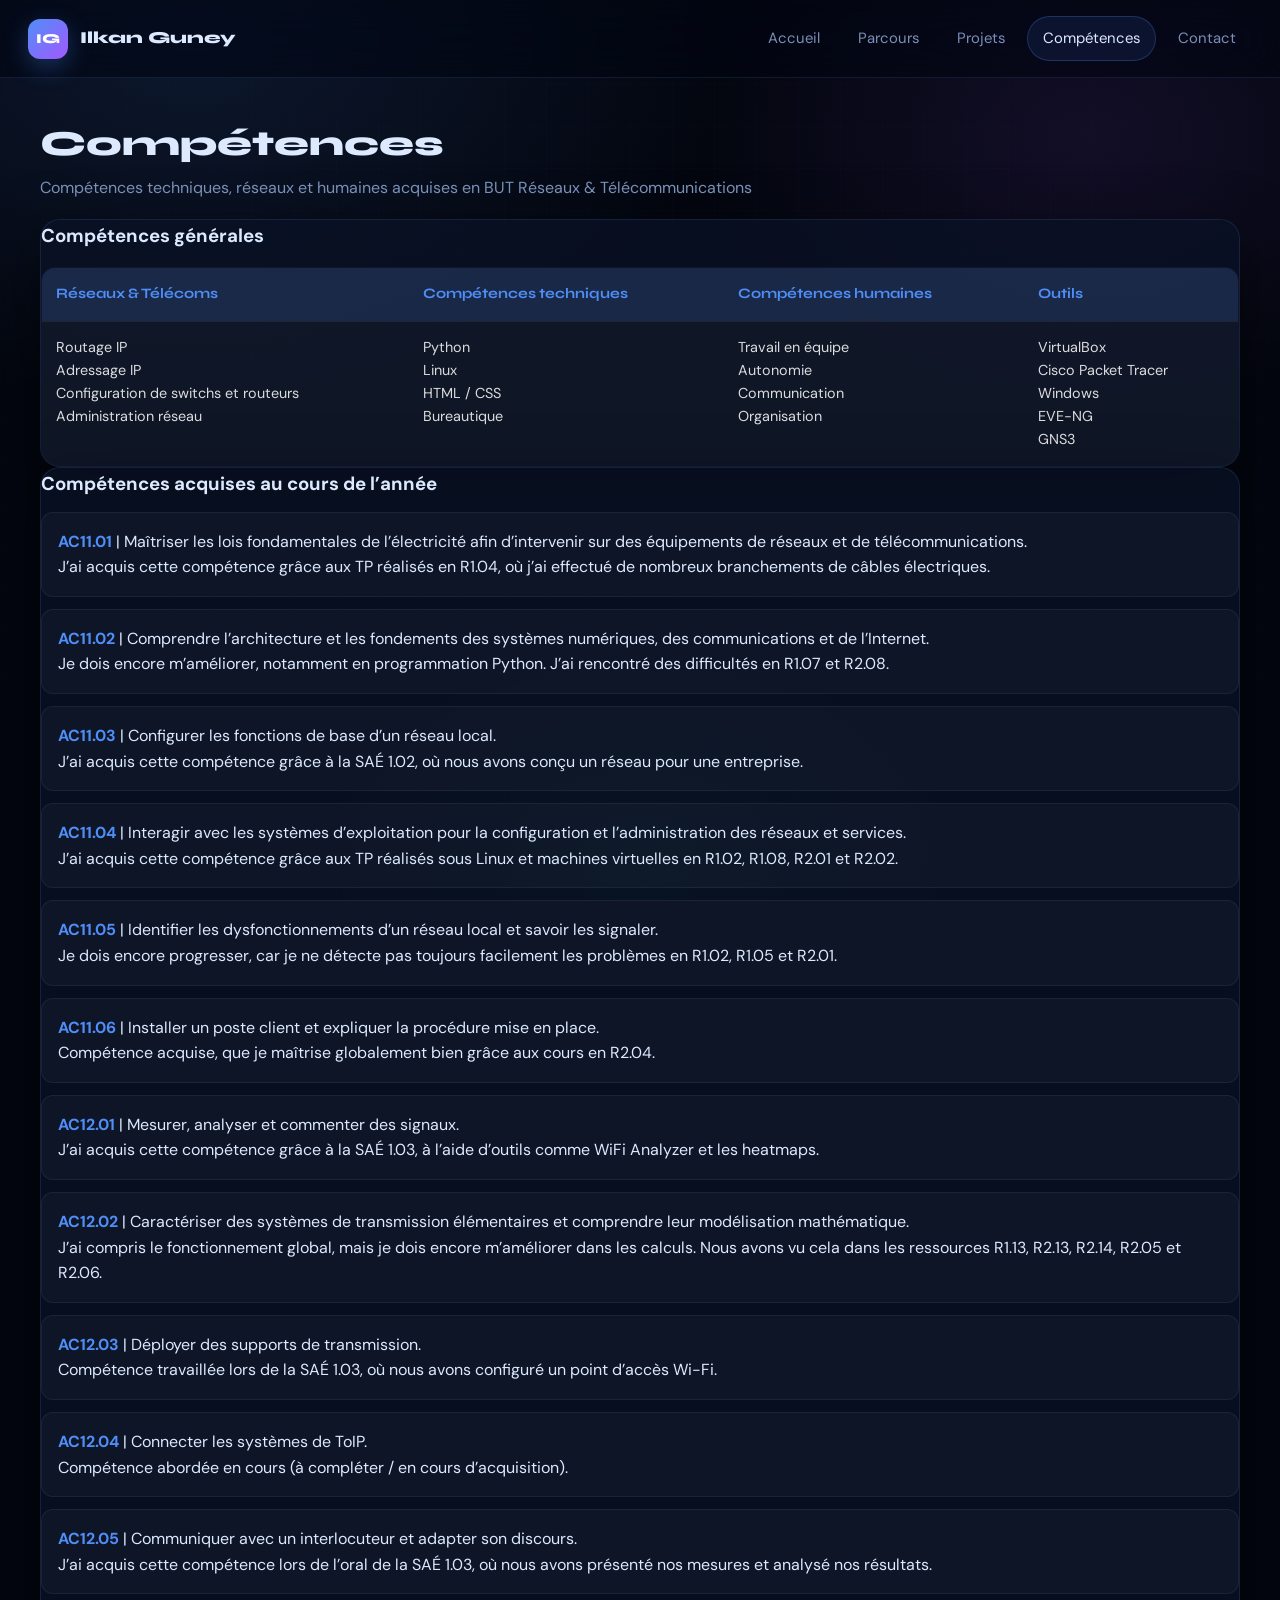
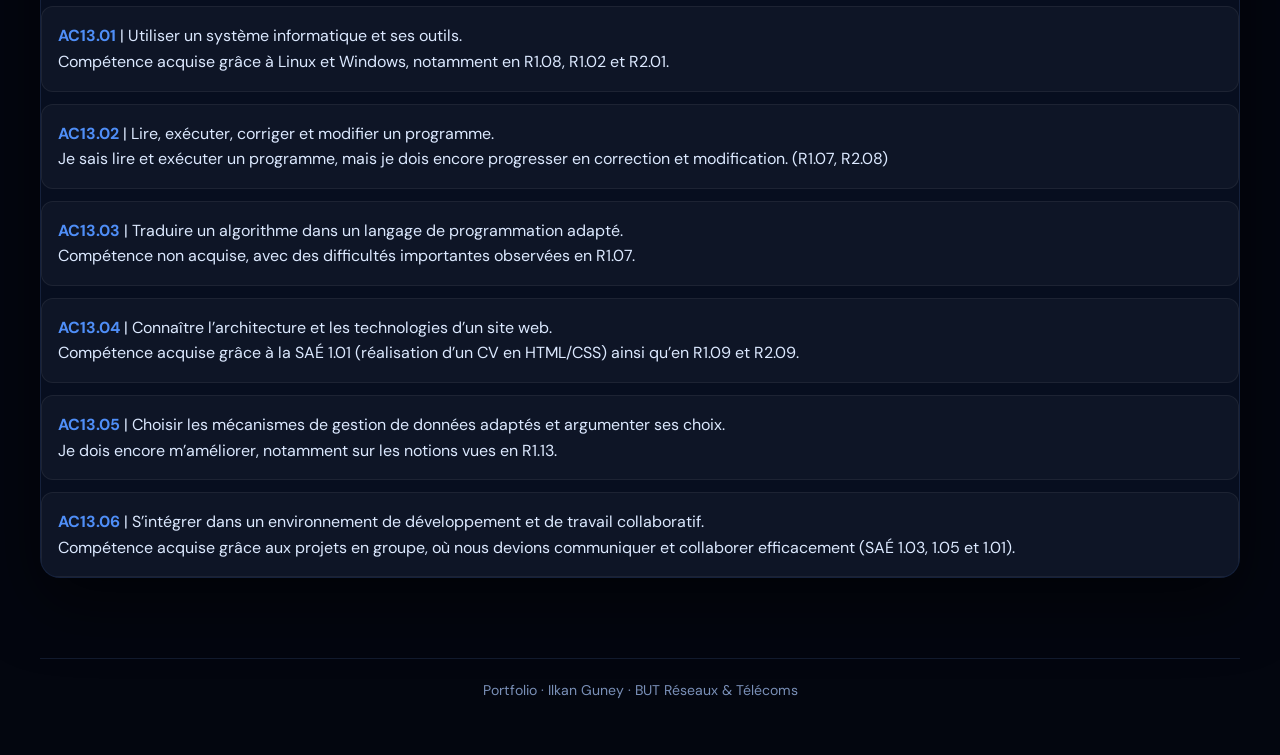
==== competences.html @ a47275c7 "Add files via upload" ====
<!DOCTYPE html>
<html lang="fr">
<head>
  <meta charset="UTF-8" />
  <meta name="viewport" content="width=device-width, initial-scale=1.0"/>
  <title>Compétences — Ilkan Guney</title>

  <link href="https://fonts.googleapis.com/css2?family=Syne:wght@400;600;700;800&family=DM+Sans:wght@300;400;500&display=swap" rel="stylesheet">

  <link rel="stylesheet" href="styles.css" />
  <script defer src="script.js"></script>

  <style>
    .skills-table {
      width: 100%;
      border-collapse: collapse;
      margin-top: 15px;
      border-radius: 14px;
      overflow: hidden;
      background: rgba(255,255,255,0.03);
      border: 1px solid rgba(255,255,255,0.08);
    }

    .skills-table th {
      text-align: left;
      padding: 14px;
      font-size: 0.9rem;
      background: rgba(79,142,247,0.15);
      color: #4f8ef7;
      font-family: "Syne", sans-serif;
    }

    .skills-table td {
      padding: 14px;
      vertical-align: top;
      font-size: 0.9rem;
      line-height: 1.6;
      color: rgba(255,255,255,0.85);
      border-top: 1px solid rgba(255,255,255,0.06);
    }

    .skills-table tr:hover {
      background: rgba(255,255,255,0.03);
    }

    .ac-item {
      background: rgba(255,255,255,0.03);
      padding: 16px;
      border-radius: 12px;
      margin-top: 12px;
      line-height: 1.6;
      border: 1px solid rgba(255,255,255,0.06);
    }

    .ac-item strong {
      color: #4f8ef7;
    }
  </style>
</head>

<body>

<div class="bg-mesh"></div>
<div class="bg-grid"></div>

<header class="topbar">
  <a class="brand" href="index.html">
    <span class="brand-badge">IG</span>
    <span>Ilkan Guney</span>
  </a>

  <button class="menu-toggle" onclick="toggleMenu()">☰</button>

  <nav class="nav" id="nav">
    <a href="index.html">Accueil</a>
    <a href="parcours.html">Parcours</a>
    <a href="projets.html">Projets</a>
    <a href="competences.html" class="active">Compétences</a>
    <a href="contact.html">Contact</a>
  </nav>
</header>

<main class="page">

  <!-- TITRE -->
  <section class="section-title">
    <div>
      <h2>Compétences</h2>
      <p>Compétences techniques, réseaux et humaines acquises en BUT Réseaux & Télécommunications</p>
    </div>
  </section>

  <!-- TABLEAU -->
  <section class="card">

    <h3>Compétences générales</h3>

    <table class="skills-table">

      <thead>
        <tr>
          <th>Réseaux & Télécoms</th>
          <th>Compétences techniques</th>
          <th>Compétences humaines</th>
          <th>Outils</th>
        </tr>
      </thead>

      <tbody>
        <tr>
          <td>
            Routage IP<br>
            Adressage IP<br>
            Configuration de switchs et routeurs<br>
            Administration réseau
          </td>

          <td>
            Python<br>
            Linux<br>
            HTML / CSS<br>
            Bureautique
          </td>

          <td>
            Travail en équipe<br>
            Autonomie<br>
            Communication<br>
            Organisation
          </td>

          <td>
            VirtualBox<br>
            Cisco Packet Tracer<br>
            Windows<br>
            EVE-NG<br>
            GNS3
          </td>
        </tr>
      </tbody>

    </table>

  </section>

  <!-- AC -->
  <section class="card">

  <h3>Compétences acquises au cours de l’année</h3>

  <div class="ac-item">
    <strong>AC11.01</strong> | Maîtriser les lois fondamentales de l’électricité afin d’intervenir sur des équipements de réseaux et de télécommunications.<br>
    J’ai acquis cette compétence grâce aux TP réalisés en R1.04, où j’ai effectué de nombreux branchements de câbles électriques.
  </div>

  <div class="ac-item">
    <strong>AC11.02</strong> | Comprendre l’architecture et les fondements des systèmes numériques, des communications et de l’Internet.<br>
    Je dois encore m’améliorer, notamment en programmation Python. J’ai rencontré des difficultés en R1.07 et R2.08.
  </div>

  <div class="ac-item">
    <strong>AC11.03</strong> | Configurer les fonctions de base d’un réseau local.<br>
    J’ai acquis cette compétence grâce à la SAÉ 1.02, où nous avons conçu un réseau pour une entreprise.
  </div>

  <div class="ac-item">
    <strong>AC11.04</strong> | Interagir avec les systèmes d’exploitation pour la configuration et l’administration des réseaux et services.<br>
    J’ai acquis cette compétence grâce aux TP réalisés sous Linux et machines virtuelles en R1.02, R1.08, R2.01 et R2.02.
  </div>

  <div class="ac-item">
    <strong>AC11.05</strong> | Identifier les dysfonctionnements d’un réseau local et savoir les signaler.<br>
    Je dois encore progresser, car je ne détecte pas toujours facilement les problèmes en R1.02, R1.05 et R2.01.
  </div>

  <div class="ac-item">
    <strong>AC11.06</strong> | Installer un poste client et expliquer la procédure mise en place.<br>
    Compétence acquise, que je maîtrise globalement bien grâce aux cours en R2.04.
  </div>

  <div class="ac-item">
    <strong>AC12.01</strong> | Mesurer, analyser et commenter des signaux.<br>
    J’ai acquis cette compétence grâce à la SAÉ 1.03, à l’aide d’outils comme WiFi Analyzer et les heatmaps.
  </div>

  <div class="ac-item">
    <strong>AC12.02</strong> | Caractériser des systèmes de transmission élémentaires et comprendre leur modélisation mathématique.<br>
    J’ai compris le fonctionnement global, mais je dois encore m’améliorer dans les calculs. Nous avons vu cela dans les ressources R1.13, R2.13, R2.14, R2.05 et R2.06.
  </div>

  <div class="ac-item">
    <strong>AC12.03</strong> | Déployer des supports de transmission.<br>
    Compétence travaillée lors de la SAÉ 1.03, où nous avons configuré un point d’accès Wi-Fi.
  </div>

  <div class="ac-item">
    <strong>AC12.04</strong> | Connecter les systèmes de ToIP.<br>
    Compétence abordée en cours (à compléter / en cours d’acquisition).
  </div>

  <div class="ac-item">
    <strong>AC12.05</strong> | Communiquer avec un interlocuteur et adapter son discours.<br>
    J’ai acquis cette compétence lors de l’oral de la SAÉ 1.03, où nous avons présenté nos mesures et analysé nos résultats.
  </div>

  <div class="ac-item">
    <strong>AC13.01</strong> | Utiliser un système informatique et ses outils.<br>
    Compétence acquise grâce à Linux et Windows, notamment en R1.08, R1.02 et R2.01.
  </div>

  <div class="ac-item">
    <strong>AC13.02</strong> | Lire, exécuter, corriger et modifier un programme.<br>
    Je sais lire et exécuter un programme, mais je dois encore progresser en correction et modification. (R1.07, R2.08)
  </div>

  <div class="ac-item">
    <strong>AC13.03</strong> | Traduire un algorithme dans un langage de programmation adapté.<br>
    Compétence non acquise, avec des difficultés importantes observées en R1.07.
  </div>

  <div class="ac-item">
    <strong>AC13.04</strong> | Connaître l’architecture et les technologies d’un site web.<br>
    Compétence acquise grâce à la SAÉ 1.01 (réalisation d’un CV en HTML/CSS) ainsi qu’en R1.09 et R2.09.
  </div>

  <div class="ac-item">
    <strong>AC13.05</strong> | Choisir les mécanismes de gestion de données adaptés et argumenter ses choix.<br>
    Je dois encore m’améliorer, notamment sur les notions vues en R1.13.
  </div>

  <div class="ac-item">
    <strong>AC13.06</strong> | S’intégrer dans un environnement de développement et de travail collaboratif.<br>
    Compétence acquise grâce aux projets en groupe, où nous devions communiquer et collaborer efficacement (SAÉ 1.03, 1.05 et 1.01).
  </div>

</section>

</main>

<footer class="footer">
  <p>Portfolio · Ilkan Guney · BUT Réseaux & Télécoms</p>
</footer>

</body>
</html>
---- styles.css ----
@import url('https://fonts.googleapis.com/css2?family=Syne:wght@400;600;700;800&family=DM+Sans:ital,wght@0,300;0,400;0,500;1,400&display=swap');

:root {
  --bg: #03060f;
  --bg2: #060c1a;
  --panel: rgba(10,18,38,0.75);
  --panel-b: rgba(10,18,38,0.95);
  --line: rgba(100,140,220,0.15);
  --line2: rgba(100,140,220,0.08);
  --text: #dce9ff;
  --muted: #7a90b8;
  --accent: #4f8ef7;
  --accent2: #00e5c9;
  --accent3: #a259ff;
  --warn: #ffb547;
  --ok: #3dffa0;
  --radius: 20px;
  --shadow: 0 24px 64px rgba(0,0,0,.55);
  --font-head: 'Syne', sans-serif;
  --font-body: 'DM Sans', sans-serif;
}

*, *::before, *::after { box-sizing: border-box; margin: 0; padding: 0; }
html { scroll-behavior: smooth; }

body {
  font-family: var(--font-body);
  background: var(--bg);
  color: var(--text);
  min-height: 100vh;
  overflow-x: hidden;
  line-height: 1.7;
}

/* BG */
.bg-mesh {
  position: fixed; inset: 0; z-index: 0; pointer-events: none;
  background:
    radial-gradient(ellipse 900px 600px at 15% 5%, rgba(79,142,247,.13) 0%, transparent 60%),
    radial-gradient(ellipse 700px 500px at 85% 15%, rgba(162,89,255,.10) 0%, transparent 55%),
    radial-gradient(ellipse 600px 400px at 50% 95%, rgba(0,229,201,.08) 0%, transparent 55%),
    var(--bg);
}
.bg-grid {
  position: fixed; inset: 0; z-index: 0; pointer-events: none; opacity: .4;
  background-image:
    linear-gradient(rgba(79,142,247,.06) 1px, transparent 1px),
    linear-gradient(90deg, rgba(79,142,247,.06) 1px, transparent 1px);
  background-size: 42px 42px;
  mask-image: radial-gradient(ellipse 80% 80% at 50% 50%, black 50%, transparent 100%);
}

/* TOPBAR */
.topbar {
  position: sticky; top: 0; z-index: 100;
  display: flex; align-items: center; justify-content: space-between; gap: 16px;
  padding: 16px 28px;
  backdrop-filter: blur(22px) saturate(1.4);
  background: rgba(3,6,15,.6);
  border-bottom: 1px solid var(--line);
}
.brand {
  display: flex; align-items: center; gap: 12px;
  text-decoration: none; color: var(--text);
  font-family: var(--font-head); font-weight: 800; font-size: 1.05rem;
}
.brand-badge {
  width: 40px; height: 40px; border-radius: 12px;
  background: linear-gradient(135deg, var(--accent), var(--accent3));
  display: grid; place-items: center;
  font-weight: 800; font-size: .85rem; color: #fff;
  box-shadow: 0 8px 24px rgba(79,142,247,.30);
}
.nav { display: flex; gap: 6px; align-items: center; }
.nav a {
  text-decoration: none; color: var(--muted);
  padding: 9px 15px; border-radius: 999px; font-size: .93rem;
  transition: .22s ease; border: 1px solid transparent;
}
.nav a:hover, .nav a.active {
  color: var(--text);
  background: rgba(79,142,247,.10);
  border-color: rgba(79,142,247,.25);
}
.menu-toggle {
  display: none; background: rgba(255,255,255,.06); color: var(--text);
  border: 1px solid var(--line); border-radius: 12px; padding: 9px 14px; font-size: 17px; cursor: pointer;
}

/* PAGE */
.page { position: relative; z-index: 1; width: min(1200px, calc(100% - 32px)); margin: 28px auto 80px; }

/* HERO */
.hero {
  display: grid; grid-template-columns: 1.25fr .75fr; gap: 22px; align-items: stretch;
}
.card {
  background: var(--panel); border: 1px solid var(--line); border-radius: var(--radius);
  box-shadow: var(--shadow); overflow: hidden;
}
.card-inner { padding: 32px; }
.kicker {
  display: inline-flex; align-items: center; gap: 8px;
  background: rgba(79,142,247,.10); border: 1px solid rgba(79,142,247,.25);
  color: var(--accent); padding: 7px 14px; border-radius: 999px; font-size: .85rem;
  font-family: var(--font-head); font-weight: 600; letter-spacing: .3px;
}
h1 {
  font-family: var(--font-head); font-size: clamp(2.4rem, 5vw, 5rem);
  line-height: .94; margin: 18px 0 20px; font-weight: 800;
  background: linear-gradient(135deg, #fff 30%, var(--accent) 70%, var(--accent2) 100%);
  -webkit-background-clip: text; background-clip: text; color: transparent;
}
.lead { font-size: 1.05rem; color: var(--muted); line-height: 1.85; max-width: 58ch; }
.actions { display: flex; flex-wrap: wrap; gap: 12px; margin-top: 26px; }
.btn {
  display: inline-flex; align-items: center; gap: 9px;
  text-decoration: none; padding: 12px 20px; border-radius: 14px;
  font-weight: 600; font-family: var(--font-head); font-size: .95rem;
  border: 1px solid transparent; transition: .22s ease; cursor: pointer;
}
.btn-primary { color: #fff; background: linear-gradient(135deg, var(--accent), var(--accent3)); }
.btn-secondary { color: var(--text); background: rgba(255,255,255,.05); border-color: var(--line); }
.btn:hover { transform: translateY(-2px); box-shadow: 0 12px 32px rgba(79,142,247,.20); }

.profile { display: flex; flex-direction: column; gap: 16px; }
.avatar-card {
  flex: 1; display: flex; flex-direction: column; align-items: center; justify-content: center;
  padding: 32px 24px; text-align: center;
  background: radial-gradient(circle at 50% 0%, rgba(79,142,247,.18), transparent 60%),
              radial-gradient(circle at 80% 100%, rgba(162,89,255,.18), transparent 55%),
              var(--panel);
  border: 1px solid var(--line); border-radius: var(--radius);
}
.initials {
  width: 100px; height: 100px; border-radius: 28px;
  background: linear-gradient(135deg, rgba(79,142,247,.25), rgba(162,89,255,.25));
  border: 1px solid rgba(79,142,247,.30);
  display: grid; place-items: center;
  font-family: var(--font-head); font-size: 2.5rem; font-weight: 800;
}
.avatar-card h2 { font-family: var(--font-head); margin: 18px 0 6px; font-size: 1.4rem; }
.avatar-card .sub { color: var(--accent2); font-size: .9rem; font-weight: 500; }
.quick-info { display: grid; grid-template-columns: 1fr 1fr; gap: 10px; }
.pill {
  padding: 13px; border-radius: 16px;
  background: rgba(255,255,255,.04); border: 1px solid var(--line);
}
.pill span { display: block; color: var(--muted); font-size: .8rem; margin-bottom: 4px; }
.pill strong { font-size: .92rem; }

.grid-3 { display: grid; grid-template-columns: repeat(3,1fr); gap: 16px; margin-top: 20px; }
.metric {
  padding: 20px; background: rgba(255,255,255,.04);
  border: 1px solid var(--line); border-radius: 18px;
}
.metric .num {
  font-family: var(--font-head); font-size: 2rem; font-weight: 800;
  background: linear-gradient(135deg, #fff, var(--accent2));
  -webkit-background-clip: text; background-clip: text; color: transparent;
}
.metric p { color: var(--muted); font-size: .88rem; margin-top: 4px; }

/* SECTION TITLE */
.section-title {
  display: flex; align-items: flex-end; justify-content: space-between; gap: 12px;
  margin: 36px 0 18px;
}
.section-title h2 {
  font-family: var(--font-head); font-size: clamp(1.5rem, 3vw, 2.2rem); font-weight: 800;
}
.section-title p { color: var(--muted); margin: 0; }

/* PANEL */
.panel {
  background: var(--panel); border: 1px solid var(--line);
  border-radius: var(--radius); padding: 26px; box-shadow: var(--shadow);
}
.panel h3 { font-family: var(--font-head); font-size: 1.05rem; margin-bottom: 16px; }

/* TIMELINE */
.timeline { display: grid; gap: 14px; }
.item {
  padding: 20px; border-radius: 18px;
  background: rgba(255,255,255,.035); border: 1px solid var(--line);
  transition: .22s ease;
}
.item:hover { border-color: rgba(79,142,247,.30); background: rgba(79,142,247,.05); }
.item .meta { color: var(--muted); font-size: .88rem; margin-bottom: 8px; }
.item h3 { font-family: var(--font-head); font-size: 1.05rem; margin-bottom: 8px; }

/* TAGS */
.tags { display: flex; flex-wrap: wrap; gap: 8px; margin-top: 12px; }
.tag {
  display: inline-flex; padding: 6px 12px; border-radius: 999px;
  background: rgba(79,142,247,.10); border: 1px solid rgba(79,142,247,.22);
  color: var(--accent); font-size: .83rem; font-weight: 500;
}
.tag.green { background: rgba(61,255,160,.10); border-color: rgba(61,255,160,.25); color: var(--ok); }
.tag.orange { background: rgba(255,181,71,.10); border-color: rgba(255,181,71,.25); color: var(--warn); }

/* SKILLS BARS */
.progress-list { display: grid; gap: 14px; }
.progress { display: grid; gap: 8px; }
.progress label { display: flex; justify-content: space-between; font-weight: 500; font-size: .92rem; }
.bar {
  height: 10px; border-radius: 999px;
  background: rgba(255,255,255,.07); border: 1px solid var(--line2); overflow: hidden;
}
.bar > span {
  display: block; height: 100%; border-radius: 999px;
  background: linear-gradient(90deg, var(--accent2), var(--accent), var(--accent3));
  transition: width 1.2s cubic-bezier(.4,0,.2,1);
}

/* AC COMPETENCES */
.ac-grid { display: grid; gap: 12px; }
.ac-item {
  padding: 18px 20px; border-radius: 18px;
  background: rgba(255,255,255,.03); border: 1px solid var(--line);
  transition: .22s;
}
.ac-item:hover { border-color: rgba(79,142,247,.28); }
.ac-header { display: flex; align-items: flex-start; gap: 14px; }
.ac-code {
  flex-shrink: 0; padding: 5px 11px; border-radius: 8px;
  font-family: var(--font-head); font-size: .78rem; font-weight: 700; letter-spacing: .5px;
  background: rgba(79,142,247,.15); border: 1px solid rgba(79,142,247,.25); color: var(--accent);
}
.ac-title { font-weight: 600; font-size: .95rem; color: var(--text); }
.ac-desc { color: var(--muted); font-size: .88rem; line-height: 1.65; margin-top: 10px; padding-left: 58px; }
.ac-status {
  display: inline-flex; align-items: center; gap: 6px;
  padding: 4px 10px; border-radius: 999px; font-size: .78rem; font-weight: 600;
  margin-top: 8px; margin-left: 58px;
}
.ac-status.ok { background: rgba(61,255,160,.12); color: var(--ok); }
.ac-status.progress { background: rgba(255,181,71,.12); color: var(--warn); }
.ac-status.todo { background: rgba(255,80,80,.12); color: #ff8080; }

/* PROJECTS */
.proj-card {
  border-radius: 20px; border: 1px solid var(--line);
  background: rgba(255,255,255,.03); overflow: hidden; transition: .25s ease;
}
.proj-card:hover { transform: translateY(-3px); border-color: rgba(79,142,247,.30); }
.proj-img { width: 100%; height: 200px; object-fit: cover; display: block; }
.proj-body { padding: 20px; }
.proj-body h3 { font-family: var(--font-head); margin-bottom: 8px; }
.proj-body p { color: var(--muted); font-size: .9rem; line-height: 1.65; }
.proj-grid { display: grid; grid-template-columns: repeat(auto-fit, minmax(320px, 1fr)); gap: 18px; }

/* CONTACT / FORM */
.form { display: grid; gap: 13px; }
input, textarea, select {
  width: 100%; padding: 13px 16px; border-radius: 14px;
  border: 1px solid var(--line); background: rgba(255,255,255,.04);
  color: var(--text); font-family: var(--font-body); font-size: .95rem;
  outline: none; transition: .2s;
}
input:focus, textarea:focus { border-color: rgba(79,142,247,.5); background: rgba(79,142,247,.05); }
textarea { min-height: 130px; resize: vertical; }

/* MESSAGERIE */
.chat-wrap {
  display: grid; grid-template-columns: 280px 1fr; gap: 0;
  height: 560px; border-radius: var(--radius); overflow: hidden;
  border: 1px solid var(--line); box-shadow: var(--shadow);
}
.chat-sidebar {
  background: rgba(6,12,26,.9); border-right: 1px solid var(--line);
  display: flex; flex-direction: column;
}
.chat-sidebar-head {
  padding: 18px; border-bottom: 1px solid var(--line);
  font-family: var(--font-head); font-weight: 700; font-size: .95rem;
  display: flex; align-items: center; justify-content: space-between;
}
.conv-list { flex: 1; overflow-y: auto; }
.conv-item {
  display: flex; align-items: center; gap: 12px;
  padding: 14px 18px; cursor: pointer; transition: .18s; border-bottom: 1px solid var(--line2);
}
.conv-item:hover, .conv-item.active { background: rgba(79,142,247,.10); }
.conv-avatar {
  width: 38px; height: 38px; border-radius: 12px;
  background: linear-gradient(135deg, var(--accent), var(--accent3));
  display: grid; place-items: center; font-weight: 700; font-size: .8rem; flex-shrink: 0;
}
.conv-meta { flex: 1; min-width: 0; }
.conv-name { font-weight: 600; font-size: .88rem; }
.conv-preview { color: var(--muted); font-size: .78rem; overflow: hidden; text-overflow: ellipsis; white-space: nowrap; }
.conv-time { color: var(--muted); font-size: .72rem; }
.chat-main { background: rgba(3,6,15,.7); display: flex; flex-direction: column; }
.chat-head {
  padding: 16px 20px; border-bottom: 1px solid var(--line);
  display: flex; align-items: center; gap: 12px;
  font-family: var(--font-head); font-weight: 700;
}
.online-dot { width: 9px; height: 9px; border-radius: 50%; background: var(--ok); margin-left: auto; }
.chat-messages { flex: 1; overflow-y: auto; padding: 18px; display: flex; flex-direction: column; gap: 12px; }
.msg { max-width: 72%; display: flex; flex-direction: column; gap: 4px; }
.msg.me { align-self: flex-end; align-items: flex-end; }
.msg.them { align-self: flex-start; align-items: flex-start; }
.msg-bubble {
  padding: 11px 16px; border-radius: 18px; font-size: .9rem; line-height: 1.55;
}
.msg.me .msg-bubble { background: linear-gradient(135deg, var(--accent), var(--accent3)); color: #fff; border-bottom-right-radius: 6px; }
.msg.them .msg-bubble { background: rgba(255,255,255,.07); border: 1px solid var(--line); border-bottom-left-radius: 6px; }
.msg-time { color: var(--muted); font-size: .72rem; }
.chat-input-row {
  padding: 14px 18px; border-top: 1px solid var(--line);
  display: flex; gap: 10px; align-items: center;
}
.chat-input-row input { border-radius: 999px; flex: 1; }
.send-btn {
  width: 42px; height: 42px; border-radius: 50%;
  background: linear-gradient(135deg, var(--accent), var(--accent3));
  border: none; color: #fff; font-size: 1.1rem; cursor: pointer;
  display: grid; place-items: center; flex-shrink: 0;
  transition: .18s;
}
.send-btn:hover { transform: scale(1.08); }

/* NEW CONV MODAL */
.modal-bg {
  position: fixed; inset: 0; z-index: 200;
  background: rgba(0,0,0,.55); backdrop-filter: blur(8px);
  display: none; place-items: center;
}
.modal-bg.open { display: grid; }
.modal {
  background: var(--panel-b); border: 1px solid var(--line); border-radius: 24px;
  padding: 32px; width: min(480px, calc(100% - 32px));
}
.modal h3 { font-family: var(--font-head); margin-bottom: 20px; }

/* FOOTER */
.footer {
  position: relative; z-index: 1;
  width: min(1200px, calc(100% - 32px)); margin: 0 auto 32px;
  text-align: center; color: var(--muted); padding: 20px 0;
  border-top: 1px solid var(--line); font-size: .88rem;
}

/* SMALL */
.small { color: var(--muted); font-size: .88rem; }

/* SCROLLBAR */
::-webkit-scrollbar { width: 6px; }
::-webkit-scrollbar-track { background: transparent; }
::-webkit-scrollbar-thumb { background: rgba(79,142,247,.25); border-radius: 999px; }

@media (max-width: 960px) {
  .hero, .grid-3 { grid-template-columns: 1fr; }
  .quick-info { grid-template-columns: 1fr 1fr; }
}
@media (max-width: 720px) {
  .menu-toggle { display: inline-flex; }
  .nav {
    position: absolute; top: 72px; right: 16px; left: 16px;
    display: none; flex-direction: column; align-items: stretch;
    padding: 12px; background: var(--panel-b); border: 1px solid var(--line);
    border-radius: 20px; box-shadow: var(--shadow);
  }
  .nav.open { display: flex; }
  .nav a { padding: 13px 16px; }
  .chat-wrap { grid-template-columns: 1fr; height: auto; }
  .chat-sidebar { height: 220px; }
  .chat-main { height: 400px; }

  
}
.skills-table {
  width: 100%;
  border-collapse: collapse;
  margin-top: 15px;
  border-radius: 14px;
  overflow: hidden;
  background: rgba(255,255,255,0.03);
  border: 1px solid rgba(255,255,255,0.08);
}

.skills-table th {
  text-align: left;
  padding: 14px;
  font-size: 0.9rem;
  background: rgba(79,142,247,0.15);
  color: #4f8ef7;
  font-family: "Syne", sans-serif;
}

.skills-table td {
  padding: 14px;
  vertical-align: top;
  font-size: 0.9rem;
  line-height: 1.6;
  color: rgba(255,255,255,0.85);
  border-top: 1px solid rgba(255,255,255,0.06);
}

.skills-table tr:hover {
  background: rgba(255,255,255,0.03);
}
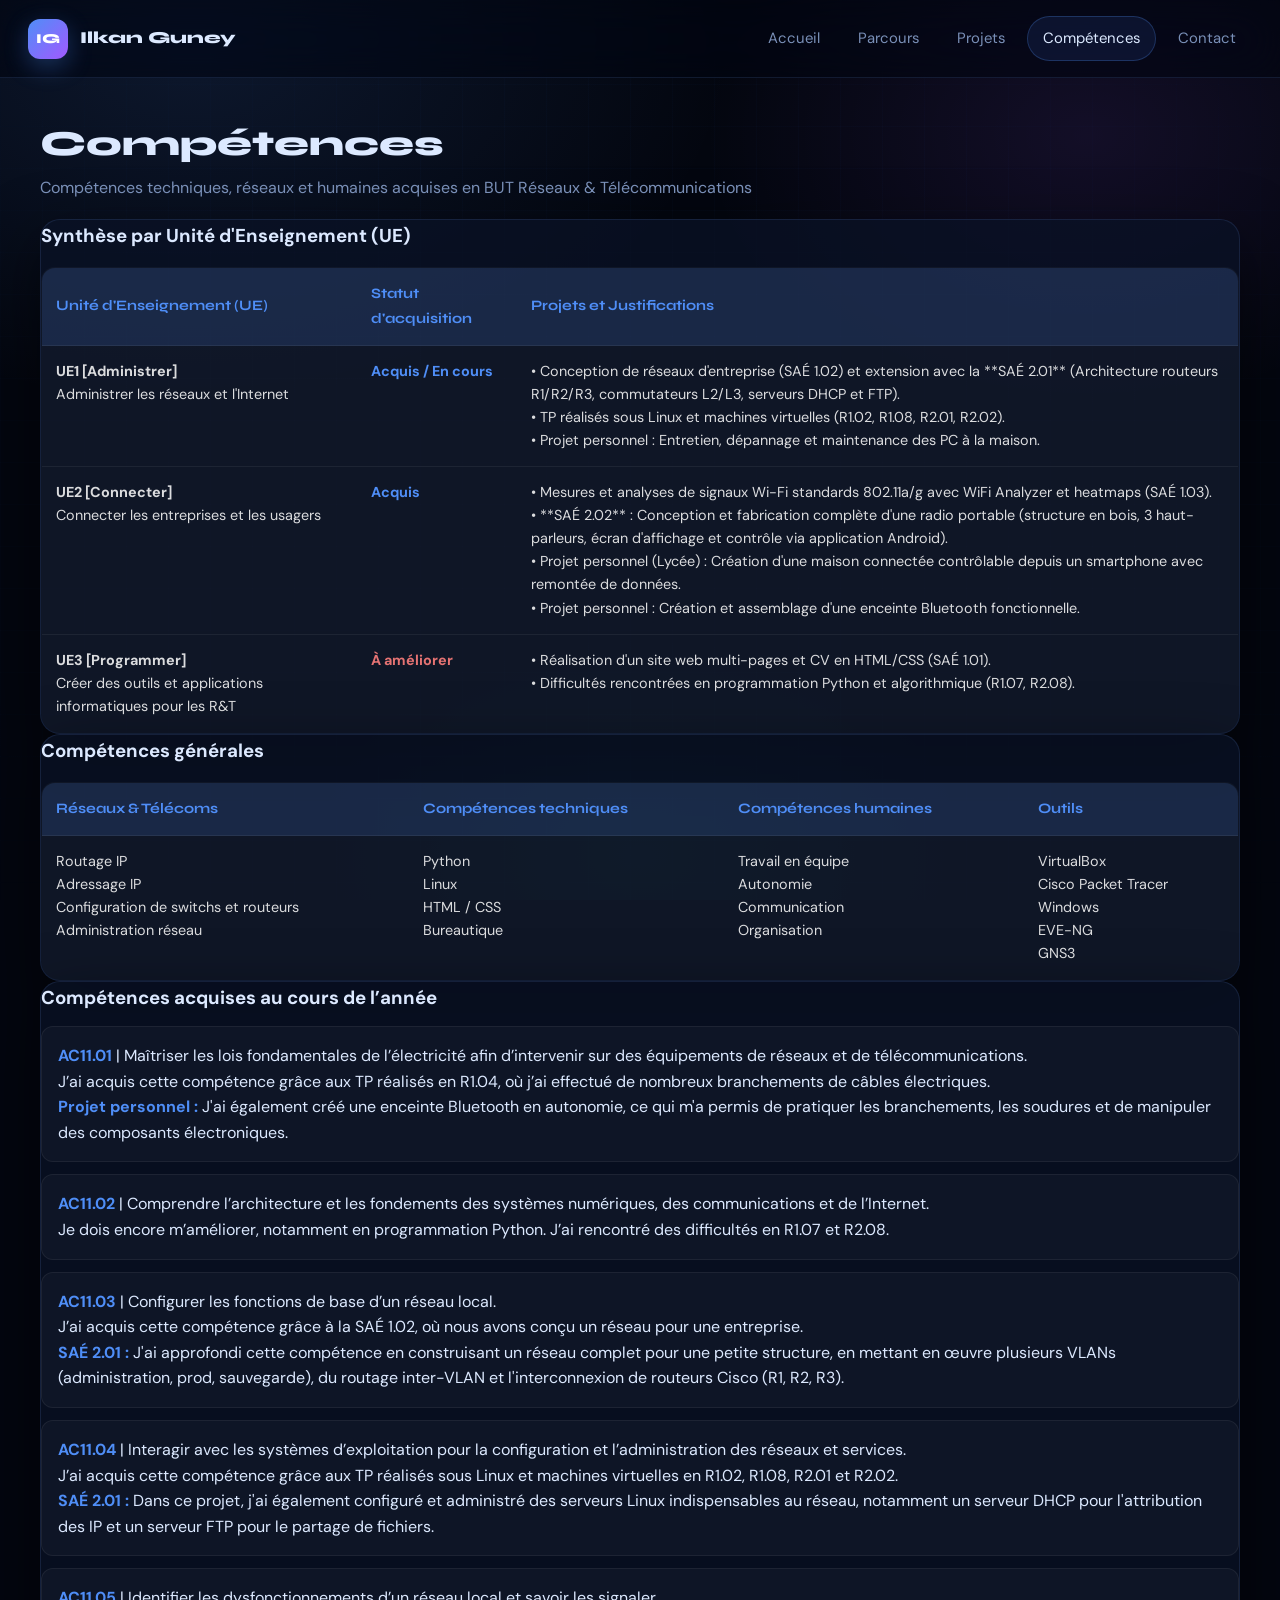
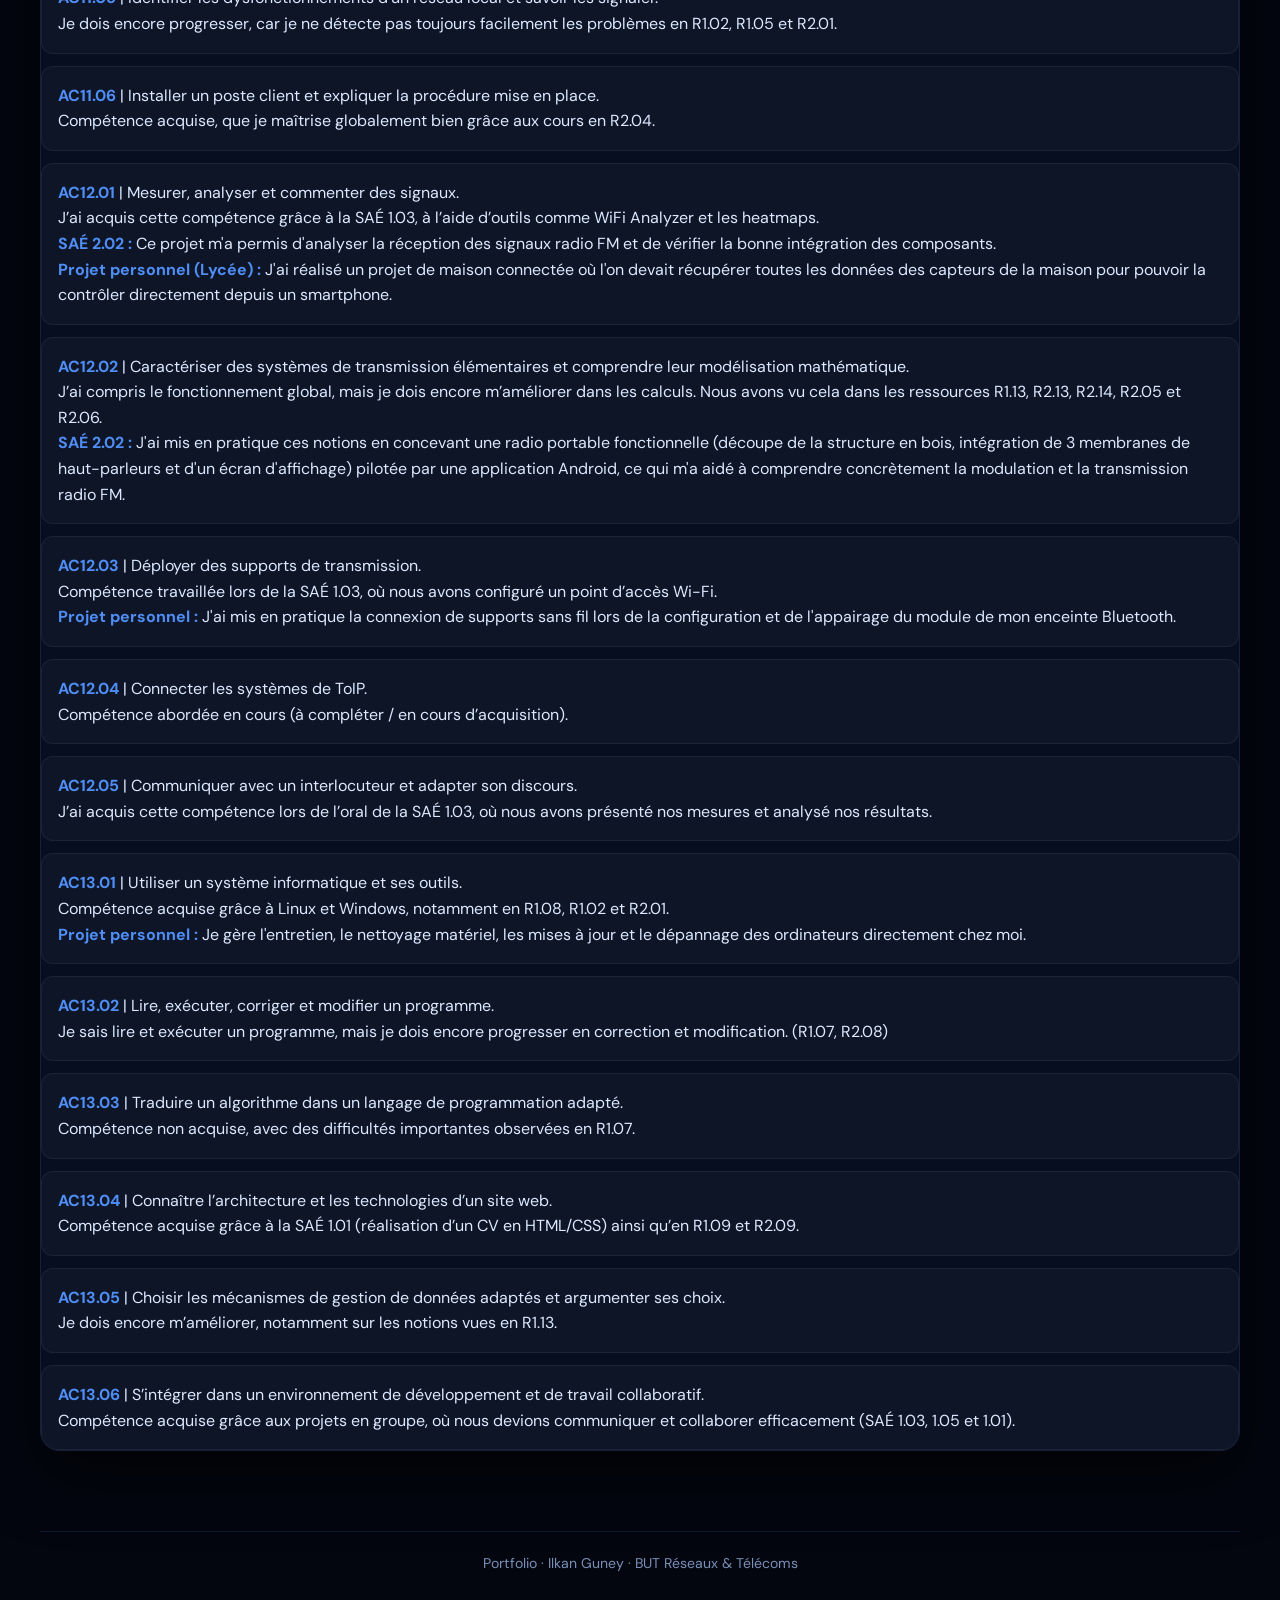
==== commit e83cf4c5: "Update competences.html" ====
--- a/competences.html
+++ b/competences.html
@@ -90,7 +90,65 @@
     </div>
   </section>
 
-  <!-- TABLEAU -->
+  <!-- TABLEAU SYNTHÈSE DES 3 UE -->
+  <section class="card">
+    <h3>Synthèse par Unité d'Enseignement (UE)</h3>
+    <table class="skills-table">
+      <thead>
+        <tr>
+          <th>Unité d'Enseignement (UE)</th>
+          <th>Statut d'acquisition</th>
+          <th>Projets et Justifications</th>
+        </tr>
+      </thead>
+      <tbody>
+        <tr>
+          <td>
+            <strong>UE1 [Administrer]</strong><br>
+            Administrer les réseaux et l'Internet
+          </td>
+          <td>
+            <span style="color: #4f8ef7; font-weight: bold;">Acquis / En cours</span>
+          </td>
+          <td>
+            • Conception de réseaux d'entreprise (SAÉ 1.02) et extension avec la **SAÉ 2.01** (Architecture routeurs R1/R2/R3, commutateurs L2/L3, serveurs DHCP et FTP).<br>
+            • TP réalisés sous Linux et machines virtuelles (R1.02, R1.08, R2.01, R2.02).<br>
+            • Projet personnel : Entretien, dépannage et maintenance des PC à la maison.
+          </td>
+        </tr>
+        <tr>
+          <td>
+            <strong>UE2 [Connecter]</strong><br>
+            Connecter les entreprises et les usagers
+          </td>
+          <td>
+            <span style="color: #4f8ef7; font-weight: bold;">Acquis</span>
+          </td>
+          <td>
+            • Mesures et analyses de signaux Wi-Fi standards 802.11a/g avec WiFi Analyzer et heatmaps (SAÉ 1.03).<br>
+            • **SAÉ 2.02** : Conception et fabrication complète d'une radio portable (structure en bois, 3 haut-parleurs, écran d'affichage et contrôle via application Android).<br>
+            • Projet personnel (Lycée) : Création d'une maison connectée contrôlable depuis un smartphone avec remontée de données.<br>
+            • Projet personnel : Création et assemblage d'une enceinte Bluetooth fonctionnelle.
+          </td>
+        </tr>
+        <tr>
+          <td>
+            <strong>UE3 [Programmer]</strong><br>
+            Créer des outils et applications informatiques pour les R&T
+          </td>
+          <td>
+            <span style="color: #e57373; font-weight: bold;">À améliorer</span>
+          </td>
+          <td>
+            • Réalisation d'un site web multi-pages et CV en HTML/CSS (SAÉ 1.01).<br>
+            • Difficultés rencontrées en programmation Python et algorithmique (R1.07, R2.08).
+          </td>
+        </tr>
+      </tbody>
+    </table>
+  </section>
+
+  <!-- TABLEAU GÉNÉRAL -->
   <section class="card">
 
     <h3>Compétences générales</h3>
@@ -146,94 +204,102 @@
   <!-- AC -->
   <section class="card">
 
-  <h3>Compétences acquises au cours de l’année</h3>
-
-  <div class="ac-item">
-    <strong>AC11.01</strong> | Maîtriser les lois fondamentales de l’électricité afin d’intervenir sur des équipements de réseaux et de télécommunications.<br>
-    J’ai acquis cette compétence grâce aux TP réalisés en R1.04, où j’ai effectué de nombreux branchements de câbles électriques.
-  </div>
-
-  <div class="ac-item">
-    <strong>AC11.02</strong> | Comprendre l’architecture et les fondements des systèmes numériques, des communications et de l’Internet.<br>
-    Je dois encore m’améliorer, notamment en programmation Python. J’ai rencontré des difficultés en R1.07 et R2.08.
-  </div>
-
-  <div class="ac-item">
-    <strong>AC11.03</strong> | Configurer les fonctions de base d’un réseau local.<br>
-    J’ai acquis cette compétence grâce à la SAÉ 1.02, où nous avons conçu un réseau pour une entreprise.
-  </div>
-
-  <div class="ac-item">
-    <strong>AC11.04</strong> | Interagir avec les systèmes d’exploitation pour la configuration et l’administration des réseaux et services.<br>
-    J’ai acquis cette compétence grâce aux TP réalisés sous Linux et machines virtuelles en R1.02, R1.08, R2.01 et R2.02.
-  </div>
-
-  <div class="ac-item">
-    <strong>AC11.05</strong> | Identifier les dysfonctionnements d’un réseau local et savoir les signaler.<br>
-    Je dois encore progresser, car je ne détecte pas toujours facilement les problèmes en R1.02, R1.05 et R2.01.
-  </div>
-
-  <div class="ac-item">
-    <strong>AC11.06</strong> | Installer un poste client et expliquer la procédure mise en place.<br>
-    Compétence acquise, que je maîtrise globalement bien grâce aux cours en R2.04.
-  </div>
-
-  <div class="ac-item">
-    <strong>AC12.01</strong> | Mesurer, analyser et commenter des signaux.<br>
-    J’ai acquis cette compétence grâce à la SAÉ 1.03, à l’aide d’outils comme WiFi Analyzer et les heatmaps.
-  </div>
-
-  <div class="ac-item">
-    <strong>AC12.02</strong> | Caractériser des systèmes de transmission élémentaires et comprendre leur modélisation mathématique.<br>
-    J’ai compris le fonctionnement global, mais je dois encore m’améliorer dans les calculs. Nous avons vu cela dans les ressources R1.13, R2.13, R2.14, R2.05 et R2.06.
-  </div>
-
-  <div class="ac-item">
-    <strong>AC12.03</strong> | Déployer des supports de transmission.<br>
-    Compétence travaillée lors de la SAÉ 1.03, où nous avons configuré un point d’accès Wi-Fi.
-  </div>
-
-  <div class="ac-item">
-    <strong>AC12.04</strong> | Connecter les systèmes de ToIP.<br>
-    Compétence abordée en cours (à compléter / en cours d’acquisition).
-  </div>
-
-  <div class="ac-item">
-    <strong>AC12.05</strong> | Communiquer avec un interlocuteur et adapter son discours.<br>
-    J’ai acquis cette compétence lors de l’oral de la SAÉ 1.03, où nous avons présenté nos mesures et analysé nos résultats.
-  </div>
-
-  <div class="ac-item">
-    <strong>AC13.01</strong> | Utiliser un système informatique et ses outils.<br>
-    Compétence acquise grâce à Linux et Windows, notamment en R1.08, R1.02 et R2.01.
-  </div>
-
-  <div class="ac-item">
-    <strong>AC13.02</strong> | Lire, exécuter, corriger et modifier un programme.<br>
-    Je sais lire et exécuter un programme, mais je dois encore progresser en correction et modification. (R1.07, R2.08)
-  </div>
-
-  <div class="ac-item">
-    <strong>AC13.03</strong> | Traduire un algorithme dans un langage de programmation adapté.<br>
-    Compétence non acquise, avec des difficultés importantes observées en R1.07.
-  </div>
-
-  <div class="ac-item">
-    <strong>AC13.04</strong> | Connaître l’architecture et les technologies d’un site web.<br>
-    Compétence acquise grâce à la SAÉ 1.01 (réalisation d’un CV en HTML/CSS) ainsi qu’en R1.09 et R2.09.
-  </div>
-
-  <div class="ac-item">
-    <strong>AC13.05</strong> | Choisir les mécanismes de gestion de données adaptés et argumenter ses choix.<br>
-    Je dois encore m’améliorer, notamment sur les notions vues en R1.13.
-  </div>
-
-  <div class="ac-item">
-    <strong>AC13.06</strong> | S’intégrer dans un environnement de développement et de travail collaboratif.<br>
-    Compétence acquise grâce aux projets en groupe, où nous devions communiquer et collaborer efficacement (SAÉ 1.03, 1.05 et 1.01).
-  </div>
-
-</section>
+    <h3>Compétences acquises au cours de l’année</h3>
+
+    <div class="ac-item">
+      <strong>AC11.01</strong> | Maîtriser les lois fondamentales de l’électricité afin d’intervenir sur des équipements de réseaux et de télécommunications.<br>
+      J’ai acquis cette compétence grâce aux TP réalisés en R1.04, où j’ai effectué de nombreux branchements de câbles électriques. <br>
+      <strong>Projet personnel :</strong> J'ai également créé une enceinte Bluetooth en autonomie, ce qui m'a permis de pratiquer les branchements, les soudures et de manipuler des composants électroniques.
+    </div>
+
+    <div class="ac-item">
+      <strong>AC11.02</strong> | Comprendre l’architecture et les fondements des systèmes numériques, des communications et de l’Internet.<br>
+      Je dois encore m’améliorer, notamment en programmation Python. J’ai rencontré des difficultés en R1.07 et R2.08.
+    </div>
+
+    <div class="ac-item">
+      <strong>AC11.03</strong> | Configurer les fonctions de base d’un réseau local.<br>
+      J’ai acquis cette compétence grâce à la SAÉ 1.02, où nous avons conçu un réseau pour une entreprise.<br>
+      <strong>SAÉ 2.01 :</strong> J'ai approfondi cette compétence en construisant un réseau complet pour une petite structure, en mettant en œuvre plusieurs VLANs (administration, prod, sauvegarde), du routage inter-VLAN et l'interconnexion de routeurs Cisco (R1, R2, R3).
+    </div>
+
+    <div class="ac-item">
+      <strong>AC11.04</strong> | Interagir avec les systèmes d’exploitation pour la configuration et l’administration des réseaux et services.<br>
+      J’ai acquis cette compétence grâce aux TP réalisés sous Linux et machines virtuelles en R1.02, R1.08, R2.01 et R2.02.<br>
+      <strong>SAÉ 2.01 :</strong> Dans ce projet, j'ai également configuré et administré des serveurs Linux indispensables au réseau, notamment un serveur DHCP pour l'attribution des IP et un serveur FTP pour le partage de fichiers.
+    </div>
+
+    <div class="ac-item">
+      <strong>AC11.05</strong> | Identifier les dysfonctionnements d’un réseau local et savoir les signaler.<br>
+      Je dois encore progresser, car je ne détecte pas toujours facilement les problèmes en R1.02, R1.05 et R2.01.
+    </div>
+
+    <div class="ac-item">
+      <strong>AC11.06</strong> | Installer un poste client et expliquer la procédure mise en place.<br>
+      Compétence acquise, que je maîtrise globalement bien grâce aux cours en R2.04.
+    </div>
+
+    <div class="ac-item">
+      <strong>AC12.01</strong> | Mesurer, analyser et commenter des signaux.<br>
+      J’ai acquis cette compétence grâce à la SAÉ 1.03, à l’aide d’outils comme WiFi Analyzer et les heatmaps.<br>
+      <strong>SAÉ 2.02 :</strong> Ce projet m'a permis d'analyser la réception des signaux radio FM et de vérifier la bonne intégration des composants.<br>
+      <strong>Projet personnel (Lycée) :</strong> J'ai réalisé un projet de maison connectée où l'on devait récupérer toutes les données des capteurs de la maison pour pouvoir la contrôler directement depuis un smartphone.
+    </div>
+
+    <div class="ac-item">
+      <strong>AC12.02</strong> | Caractériser des systèmes de transmission élémentaires et comprendre leur modélisation mathématique.<br>
+      J’ai compris le fonctionnement global, mais je dois encore m’améliorer dans les calculs. Nous avons vu cela dans les ressources R1.13, R2.13, R2.14, R2.05 et R2.06.<br>
+      <strong>SAÉ 2.02 :</strong> J'ai mis en pratique ces notions en concevant une radio portable fonctionnelle (découpe de la structure en bois, intégration de 3 membranes de haut-parleurs et d'un écran d'affichage) pilotée par une application Android, ce qui m'a aidé à comprendre concrètement la modulation et la transmission radio FM.
+    </div>
+
+    <div class="ac-item">
+      <strong>AC12.03</strong> | Déployer des supports de transmission.<br>
+      Compétence travaillée lors de la SAÉ 1.03, où nous avons configuré un point d’accès Wi-Fi. <br>
+      <strong>Projet personnel :</strong> J'ai mis en pratique la connexion de supports sans fil lors de la configuration et de l'appairage du module de mon enceinte Bluetooth.
+    </div>
+
+    <div class="ac-item">
+      <strong>AC12.04</strong> | Connecter les systèmes de ToIP.<br>
+      Compétence abordée en cours (à compléter / en cours d’acquisition).
+    </div>
+
+    <div class="ac-item">
+      <strong>AC12.05</strong> | Communiquer avec un interlocuteur et adapter son discours.<br>
+      J’ai acquis cette compétence lors de l’oral de la SAÉ 1.03, où nous avons présenté nos mesures et analysé nos résultats.
+    </div>
+
+    <div class="ac-item">
+      <strong>AC13.01</strong> | Utiliser un système informatique et ses outils.<br>
+      Compétence acquise grâce à Linux et Windows, notamment en R1.08, R1.02 et R2.01. <br>
+      <strong>Projet personnel :</strong> Je gère l'entretien, le nettoyage matériel, les mises à jour et le dépannage des ordinateurs directement chez moi.
+    </div>
+
+    <div class="ac-item">
+      <strong>AC13.02</strong> | Lire, exécuter, corriger et modifier un programme.<br>
+      Je sais lire et exécuter un programme, mais je dois encore progresser en correction et modification. (R1.07, R2.08)
+    </div>
+
+    <div class="ac-item">
+      <strong>AC13.03</strong> | Traduire un algorithme dans un langage de programmation adapté.<br>
+      Compétence non acquise, avec des difficultés importantes observées en R1.07.
+    </div>
+
+    <div class="ac-item">
+      <strong>AC13.04</strong> | Connaître l’architecture et les technologies d’un site web.<br>
+      Compétence acquise grâce à la SAÉ 1.01 (réalisation d’un CV en HTML/CSS) ainsi qu’en R1.09 et R2.09.
+    </div>
+
+    <div class="ac-item">
+      <strong>AC13.05</strong> | Choisir les mécanismes de gestion de données adaptés et argumenter ses choix.<br>
+      Je dois encore m’améliorer, notamment sur les notions vues en R1.13.
+    </div>
+
+    <div class="ac-item">
+      <strong>AC13.06</strong> | S’intégrer dans un environnement de développement et de travail collaboratif.<br>
+      Compétence acquise grâce aux projets en groupe, où nous devions communiquer et collaborer efficacement (SAÉ 1.03, 1.05 et 1.01).
+    </div>
+
+  </section>
 
 </main>
 
@@ -242,4 +308,4 @@
 </footer>
 
 </body>
-</html>+</html>
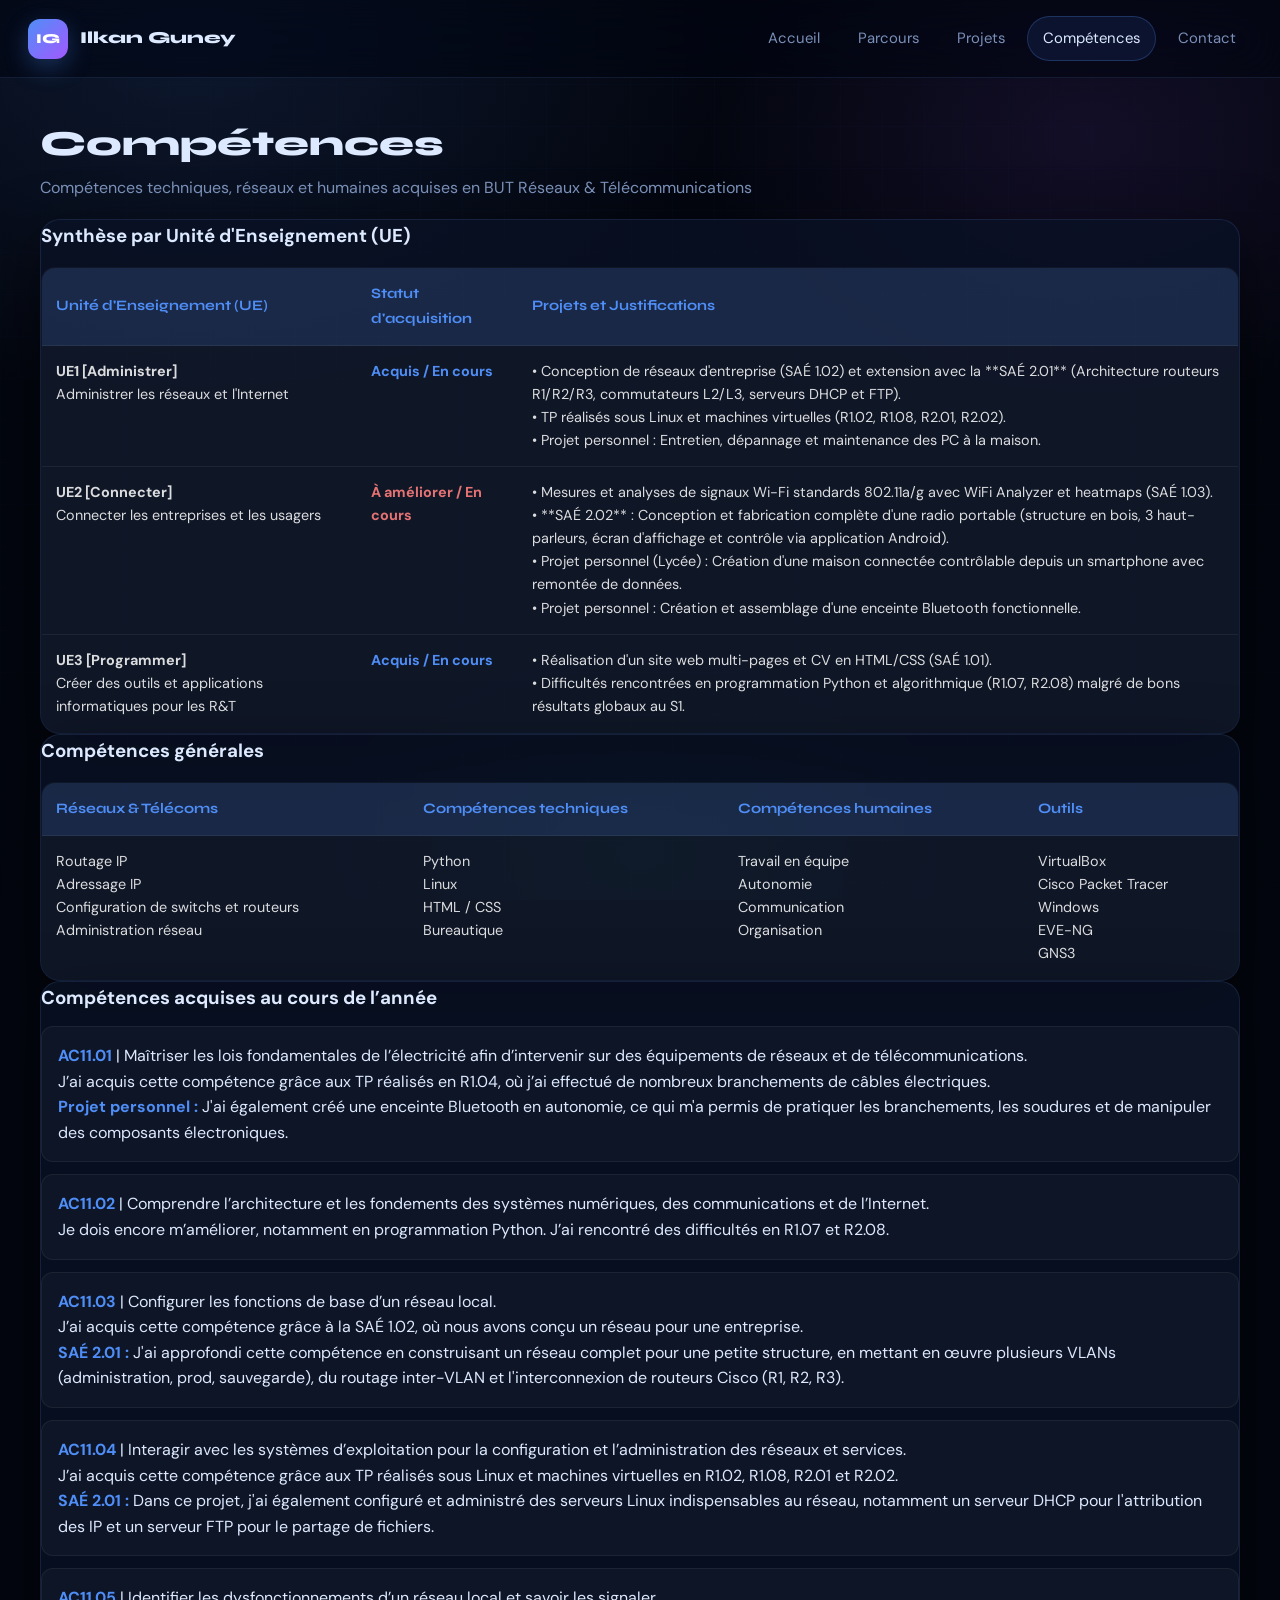
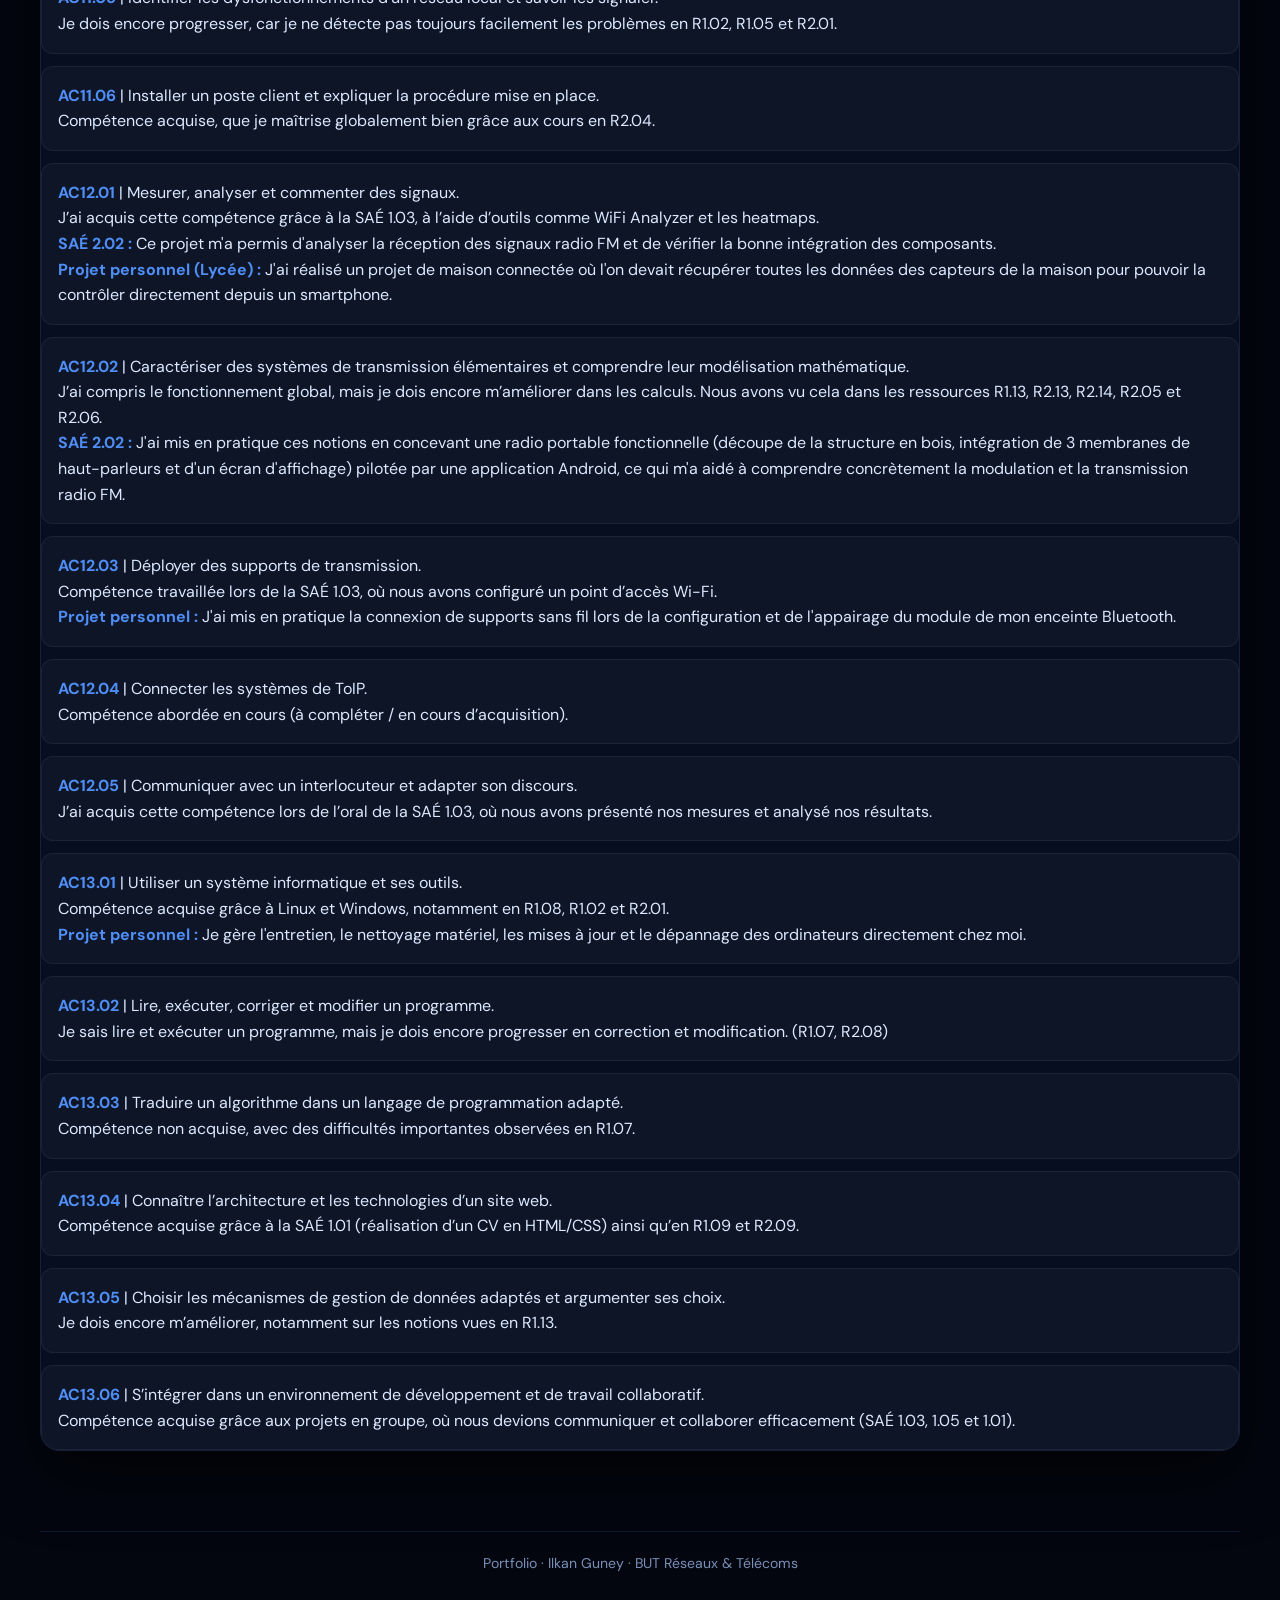
==== commit 7212a5d5: "Update competences.html" ====
--- a/competences.html
+++ b/competences.html
@@ -122,7 +122,7 @@
             Connecter les entreprises et les usagers
           </td>
           <td>
-            <span style="color: #4f8ef7; font-weight: bold;">Acquis</span>
+            <span style="color: #e57373; font-weight: bold;">À améliorer / En cours</span>
           </td>
           <td>
             • Mesures et analyses de signaux Wi-Fi standards 802.11a/g avec WiFi Analyzer et heatmaps (SAÉ 1.03).<br>
@@ -137,11 +137,11 @@
             Créer des outils et applications informatiques pour les R&T
           </td>
           <td>
-            <span style="color: #e57373; font-weight: bold;">À améliorer</span>
+            <span style="color: #4f8ef7; font-weight: bold;">Acquis / En cours</span>
           </td>
           <td>
             • Réalisation d'un site web multi-pages et CV en HTML/CSS (SAÉ 1.01).<br>
-            • Difficultés rencontrées en programmation Python et algorithmique (R1.07, R2.08).
+            • Difficultés rencontrées en programmation Python et algorithmique (R1.07, R2.08) malgré de bons résultats globaux au S1.
           </td>
         </tr>
       </tbody>
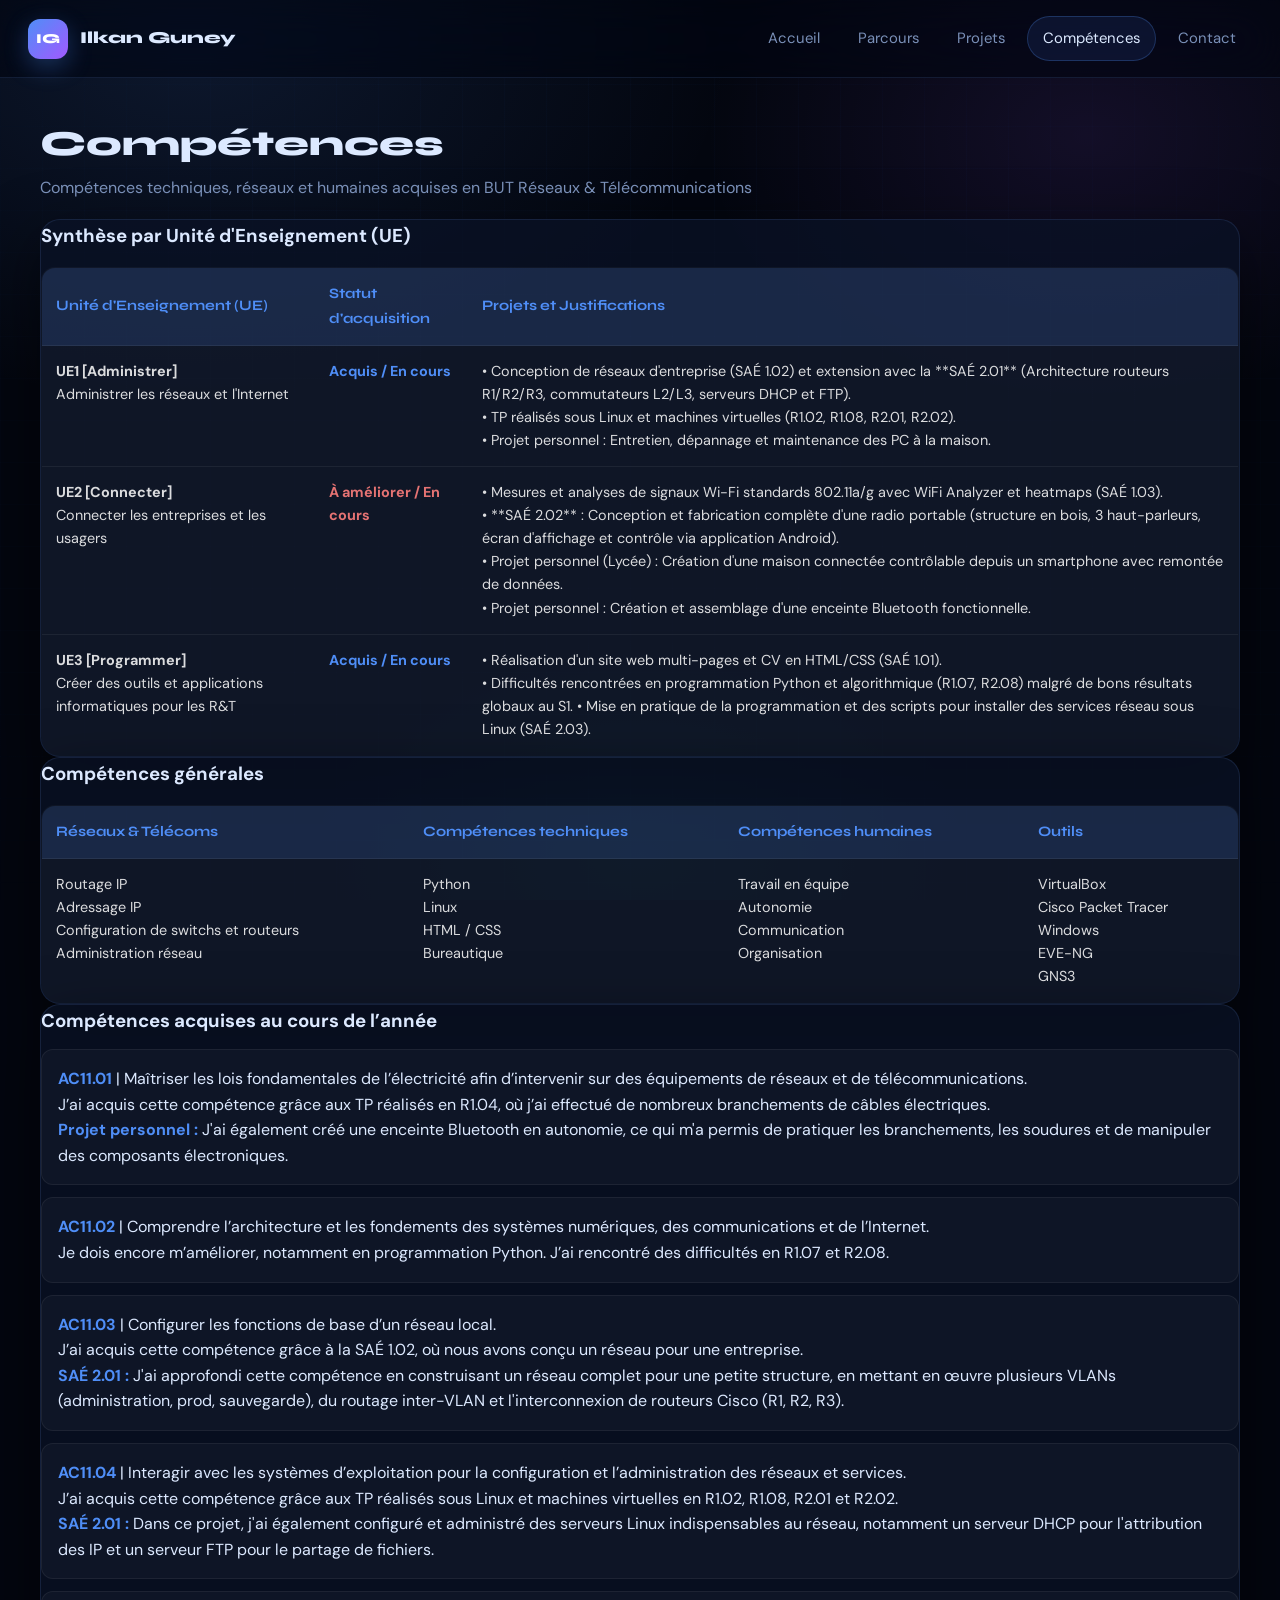
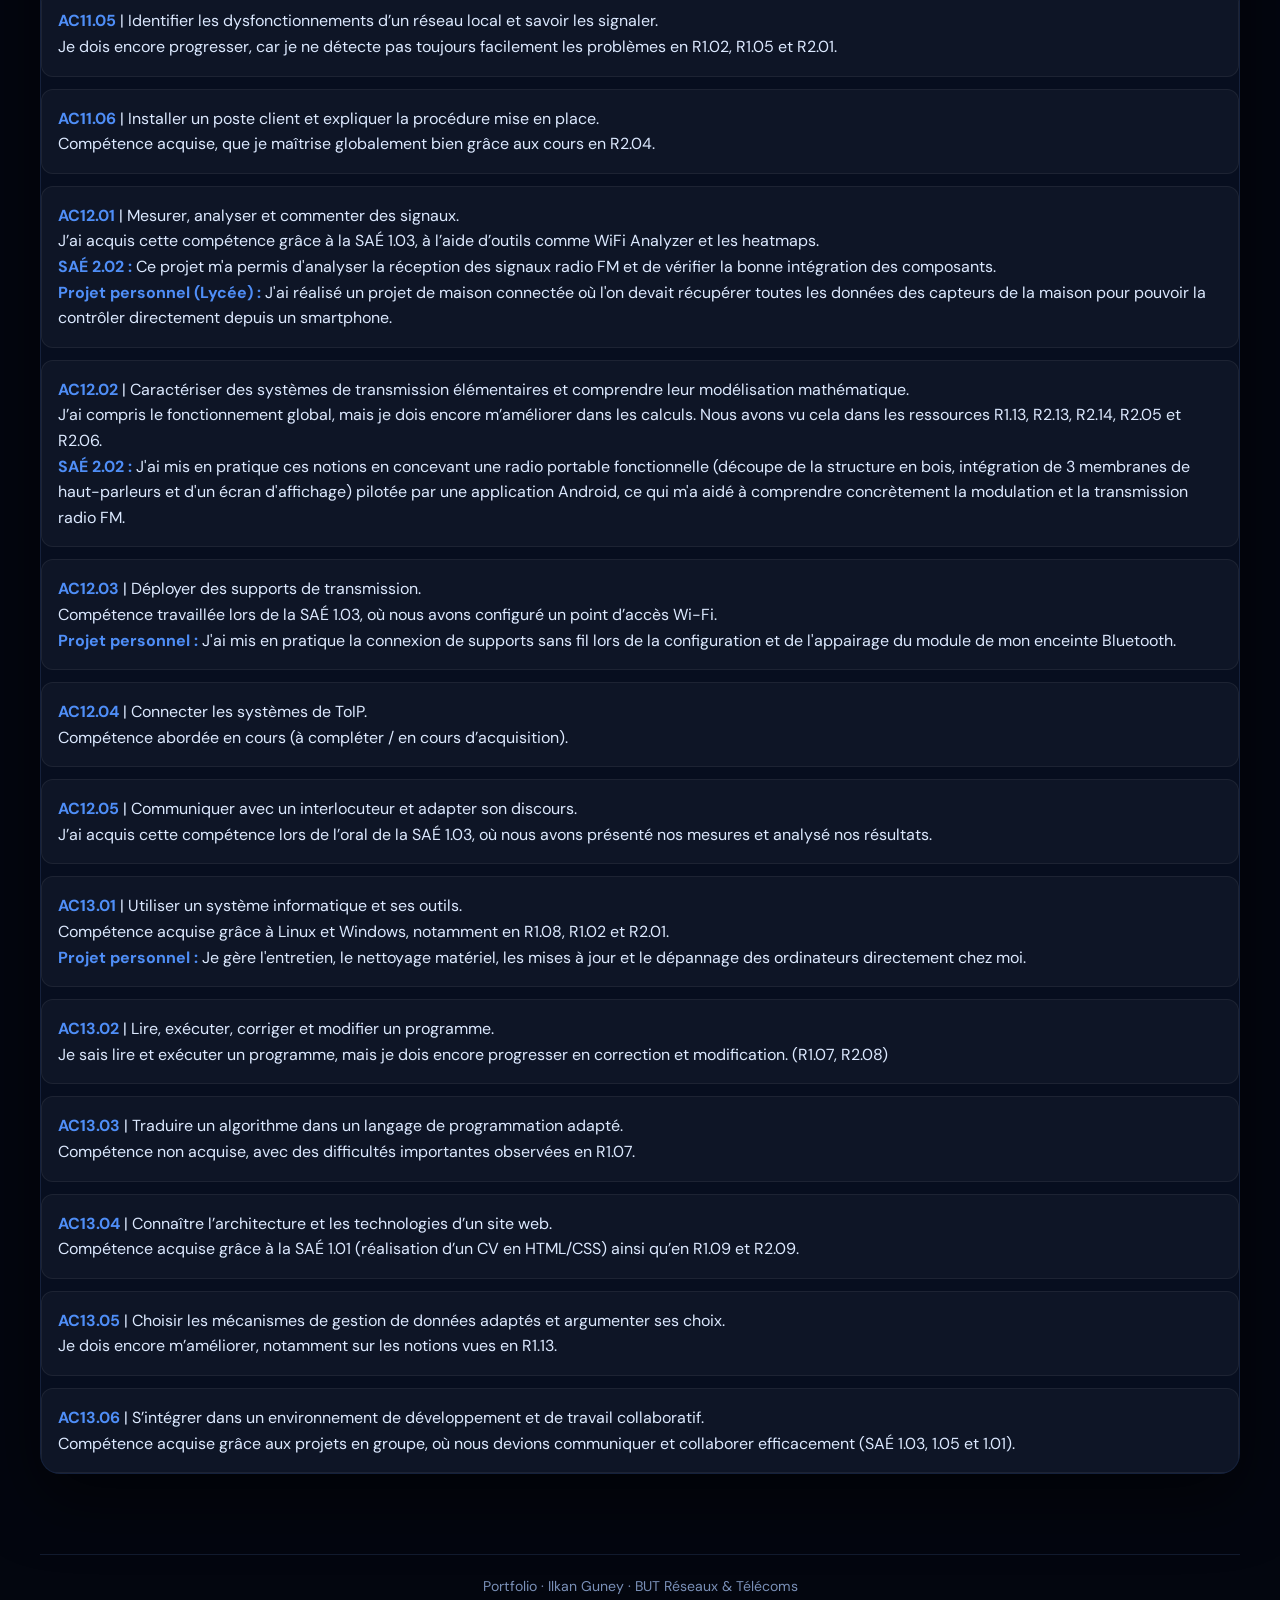
==== commit 58a0ebab: "Refactor competences.html structure and content" ====
--- a/competences.html
+++ b/competences.html
@@ -142,6 +142,7 @@
           <td>
             • Réalisation d'un site web multi-pages et CV en HTML/CSS (SAÉ 1.01).<br>
             • Difficultés rencontrées en programmation Python et algorithmique (R1.07, R2.08) malgré de bons résultats globaux au S1.
+            • Mise en pratique de la programmation et des scripts pour installer des services réseau sous Linux (SAÉ 2.03).
           </td>
         </tr>
       </tbody>
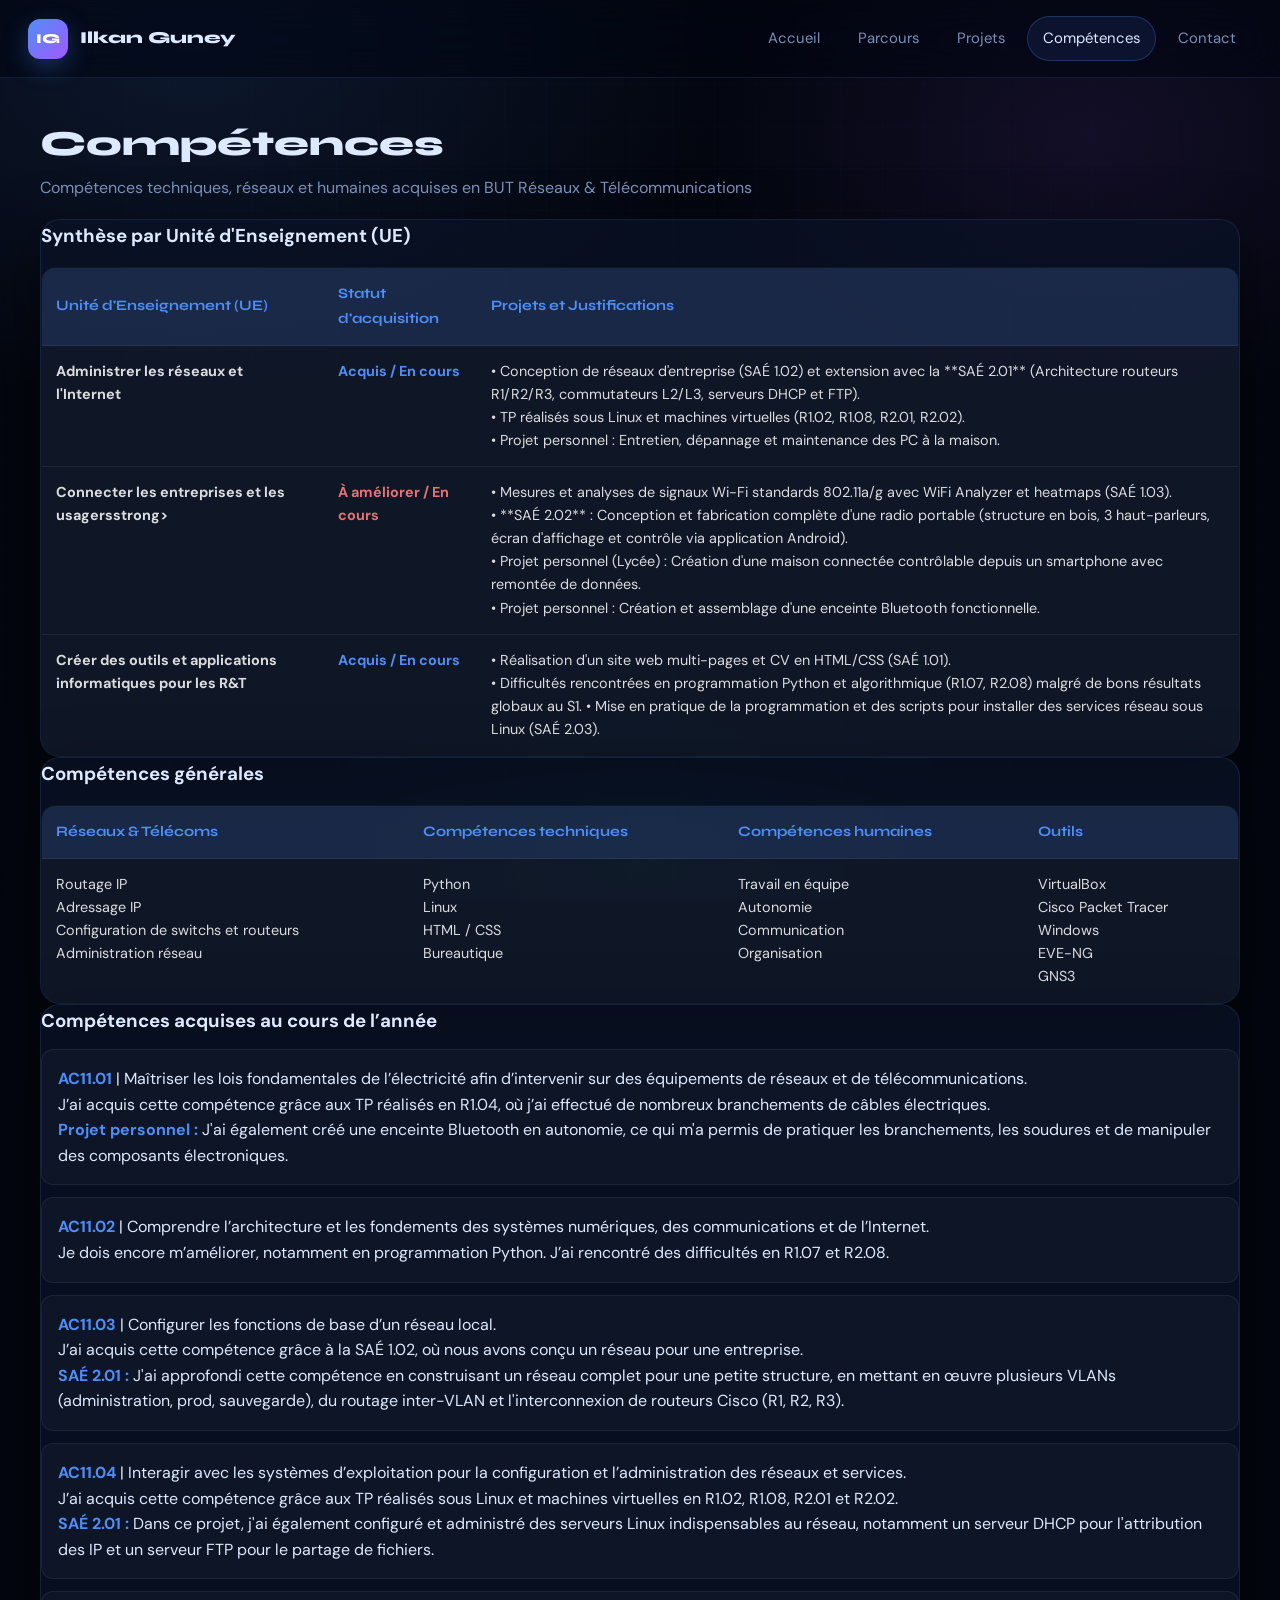
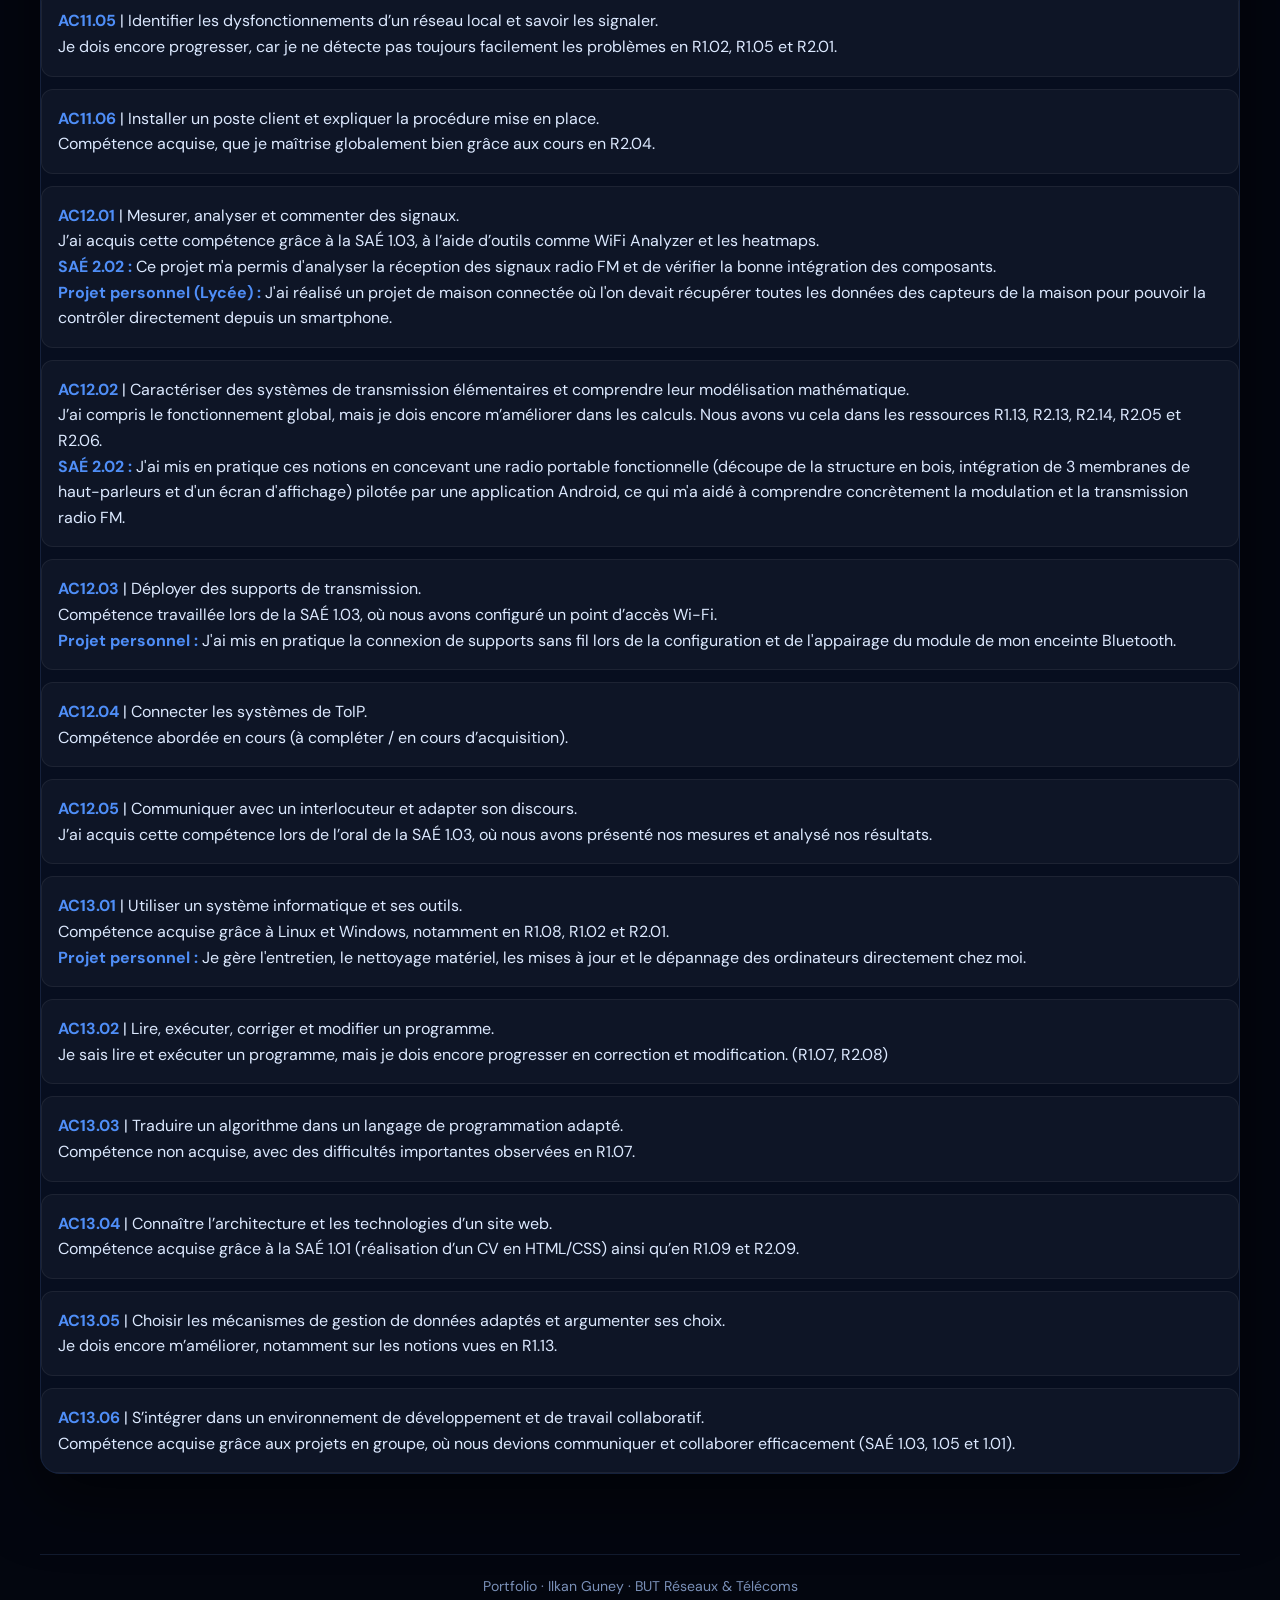
==== commit 55617b2e: "Update competences.html" ====
--- a/competences.html
+++ b/competences.html
@@ -104,8 +104,8 @@
       <tbody>
         <tr>
           <td>
-            <strong>UE1 [Administrer]</strong><br>
-            Administrer les réseaux et l'Internet
+            <strong>Administrer les réseaux et l'Internet</strong><br>
+            
           </td>
           <td>
             <span style="color: #4f8ef7; font-weight: bold;">Acquis / En cours</span>
@@ -118,8 +118,8 @@
         </tr>
         <tr>
           <td>
-            <strong>UE2 [Connecter]</strong><br>
-            Connecter les entreprises et les usagers
+            <strong>Connecter les entreprises et les usagersstrong><br>
+            
           </td>
           <td>
             <span style="color: #e57373; font-weight: bold;">À améliorer / En cours</span>
@@ -133,8 +133,8 @@
         </tr>
         <tr>
           <td>
-            <strong>UE3 [Programmer]</strong><br>
-            Créer des outils et applications informatiques pour les R&T
+            <strong> Créer des outils et applications informatiques pour les R&T</strong><br>
+           
           </td>
           <td>
             <span style="color: #4f8ef7; font-weight: bold;">Acquis / En cours</span>
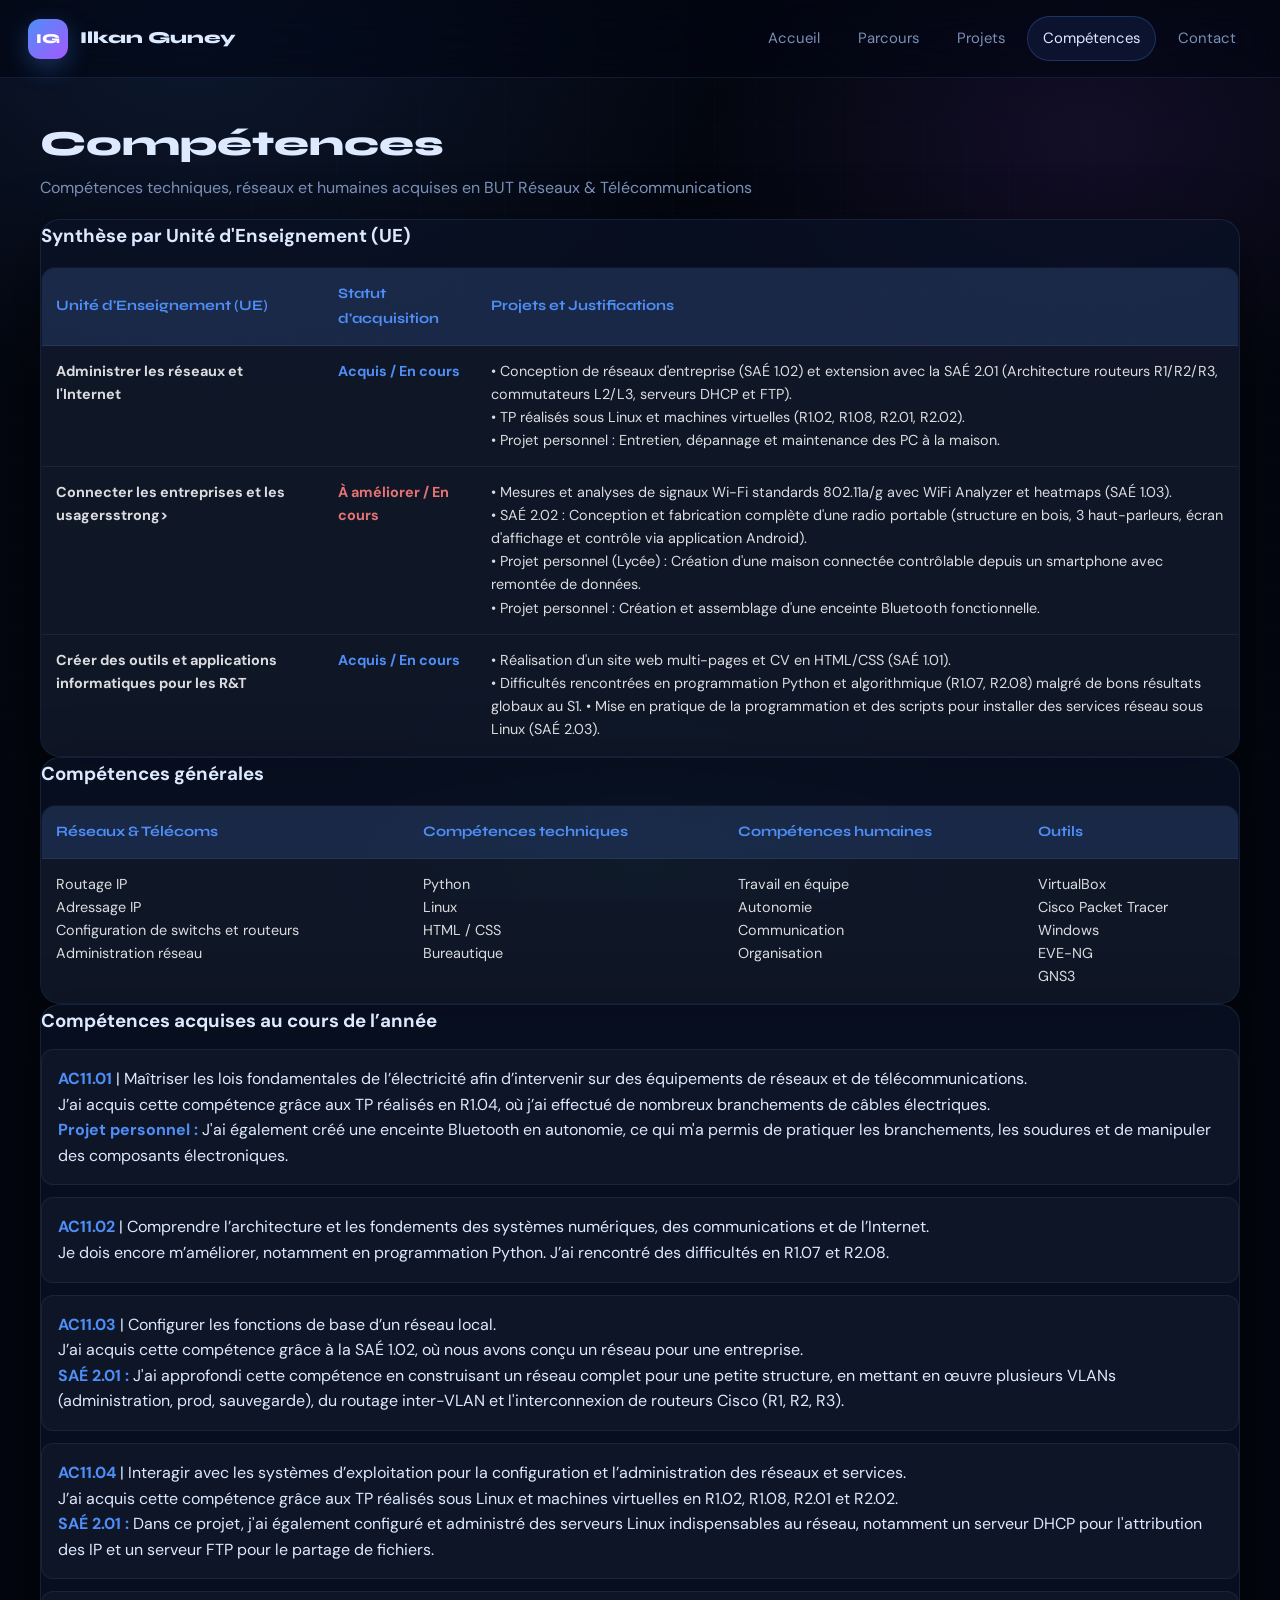
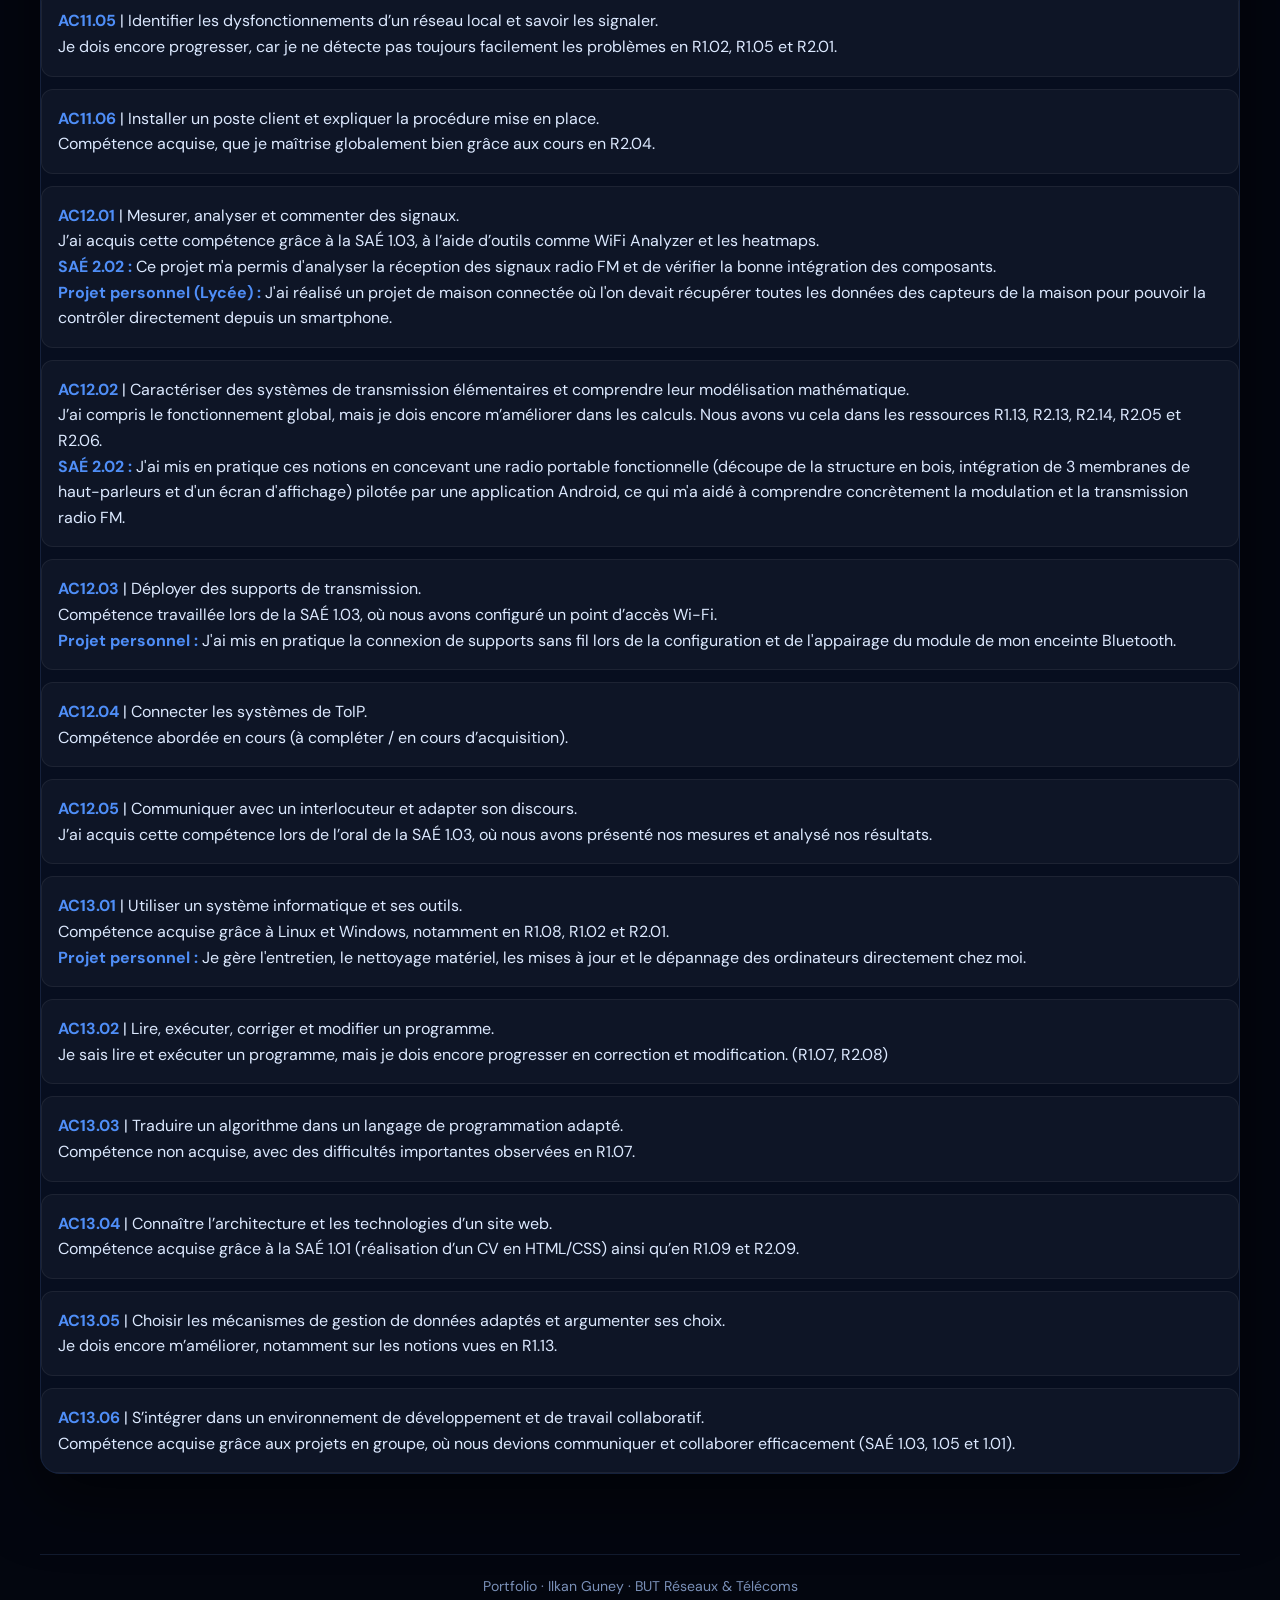
==== commit 4df0a9c9: "Update competences.html" ====
--- a/competences.html
+++ b/competences.html
@@ -111,7 +111,7 @@
             <span style="color: #4f8ef7; font-weight: bold;">Acquis / En cours</span>
           </td>
           <td>
-            • Conception de réseaux d'entreprise (SAÉ 1.02) et extension avec la **SAÉ 2.01** (Architecture routeurs R1/R2/R3, commutateurs L2/L3, serveurs DHCP et FTP).<br>
+            • Conception de réseaux d'entreprise (SAÉ 1.02) et extension avec la SAÉ 2.01 (Architecture routeurs R1/R2/R3, commutateurs L2/L3, serveurs DHCP et FTP).<br>
             • TP réalisés sous Linux et machines virtuelles (R1.02, R1.08, R2.01, R2.02).<br>
             • Projet personnel : Entretien, dépannage et maintenance des PC à la maison.
           </td>
@@ -126,7 +126,7 @@
           </td>
           <td>
             • Mesures et analyses de signaux Wi-Fi standards 802.11a/g avec WiFi Analyzer et heatmaps (SAÉ 1.03).<br>
-            • **SAÉ 2.02** : Conception et fabrication complète d'une radio portable (structure en bois, 3 haut-parleurs, écran d'affichage et contrôle via application Android).<br>
+            • SAÉ 2.02 : Conception et fabrication complète d'une radio portable (structure en bois, 3 haut-parleurs, écran d'affichage et contrôle via application Android).<br>
             • Projet personnel (Lycée) : Création d'une maison connectée contrôlable depuis un smartphone avec remontée de données.<br>
             • Projet personnel : Création et assemblage d'une enceinte Bluetooth fonctionnelle.
           </td>
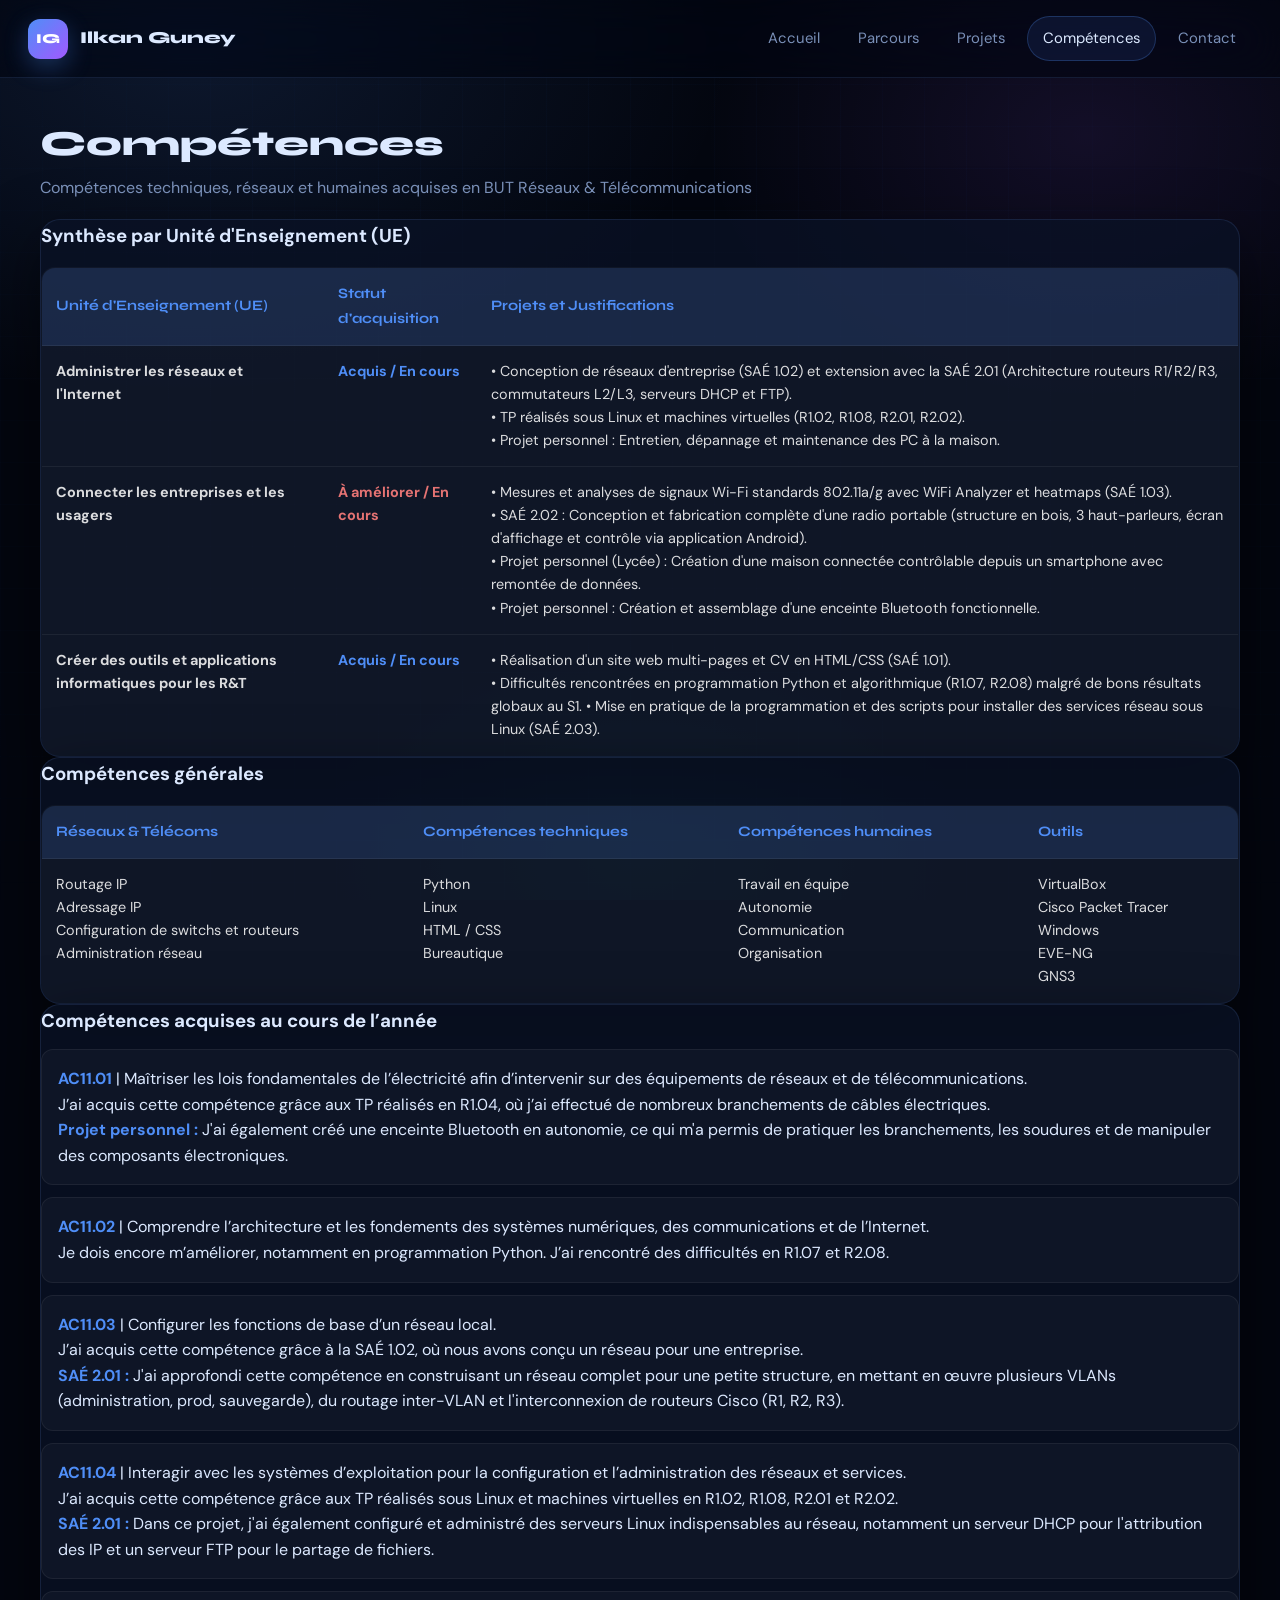
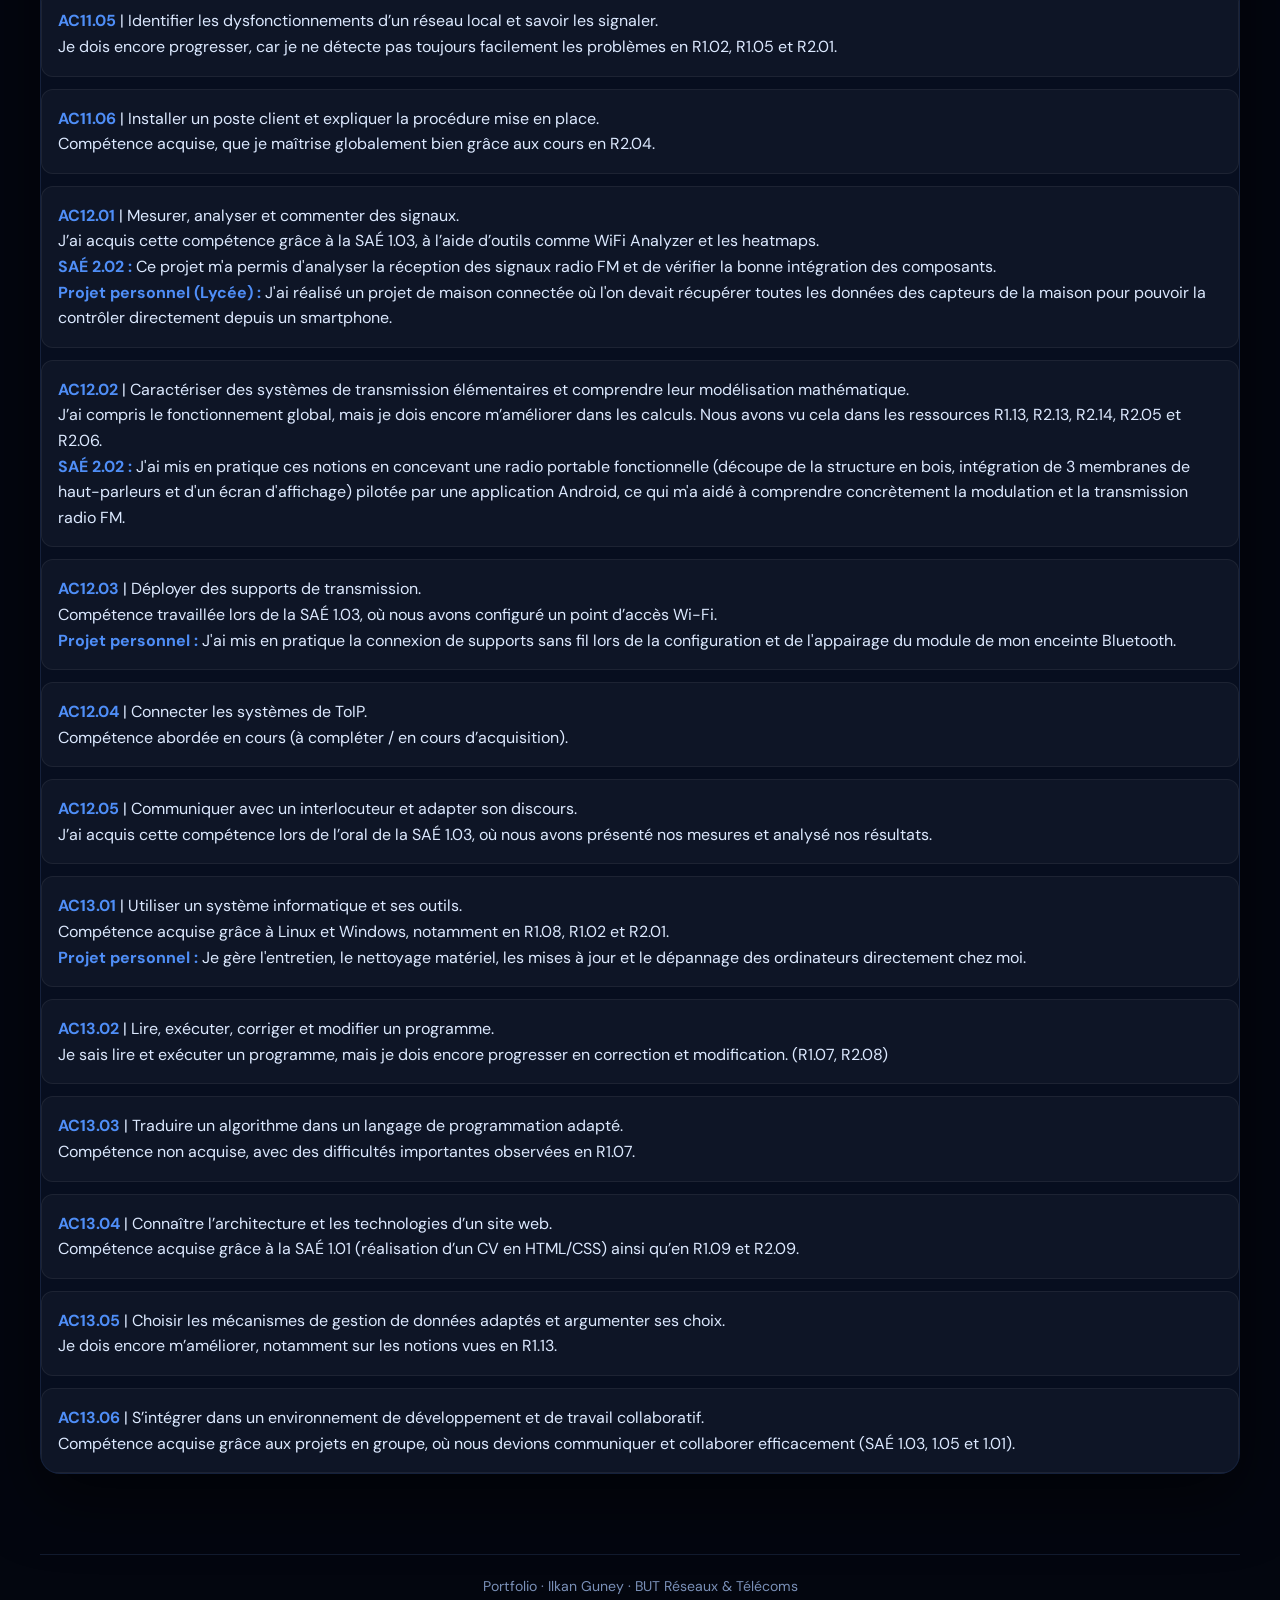
==== commit 3be957df: "Update competences.html" ====
--- a/competences.html
+++ b/competences.html
@@ -118,7 +118,7 @@
         </tr>
         <tr>
           <td>
-            <strong>Connecter les entreprises et les usagersstrong><br>
+            <strong>Connecter les entreprises et les usagers <strong><br>
             
           </td>
           <td>
